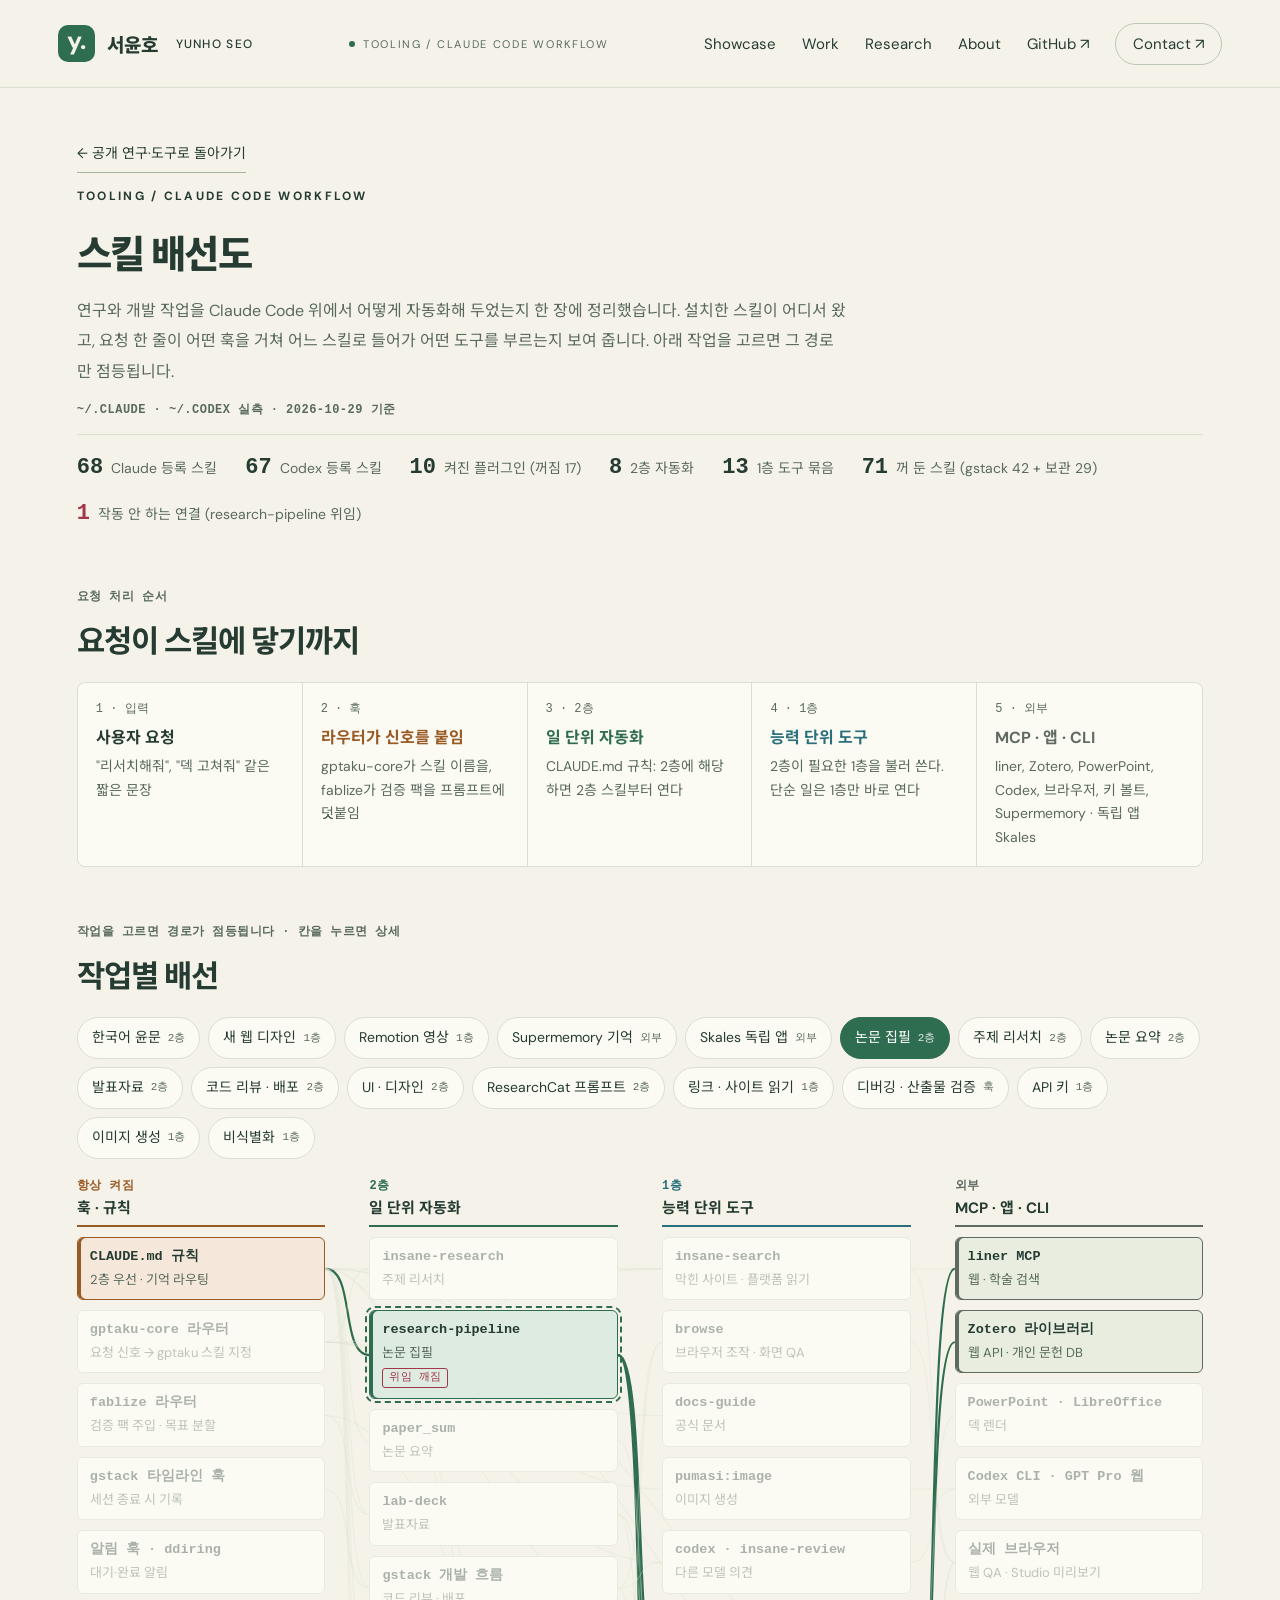
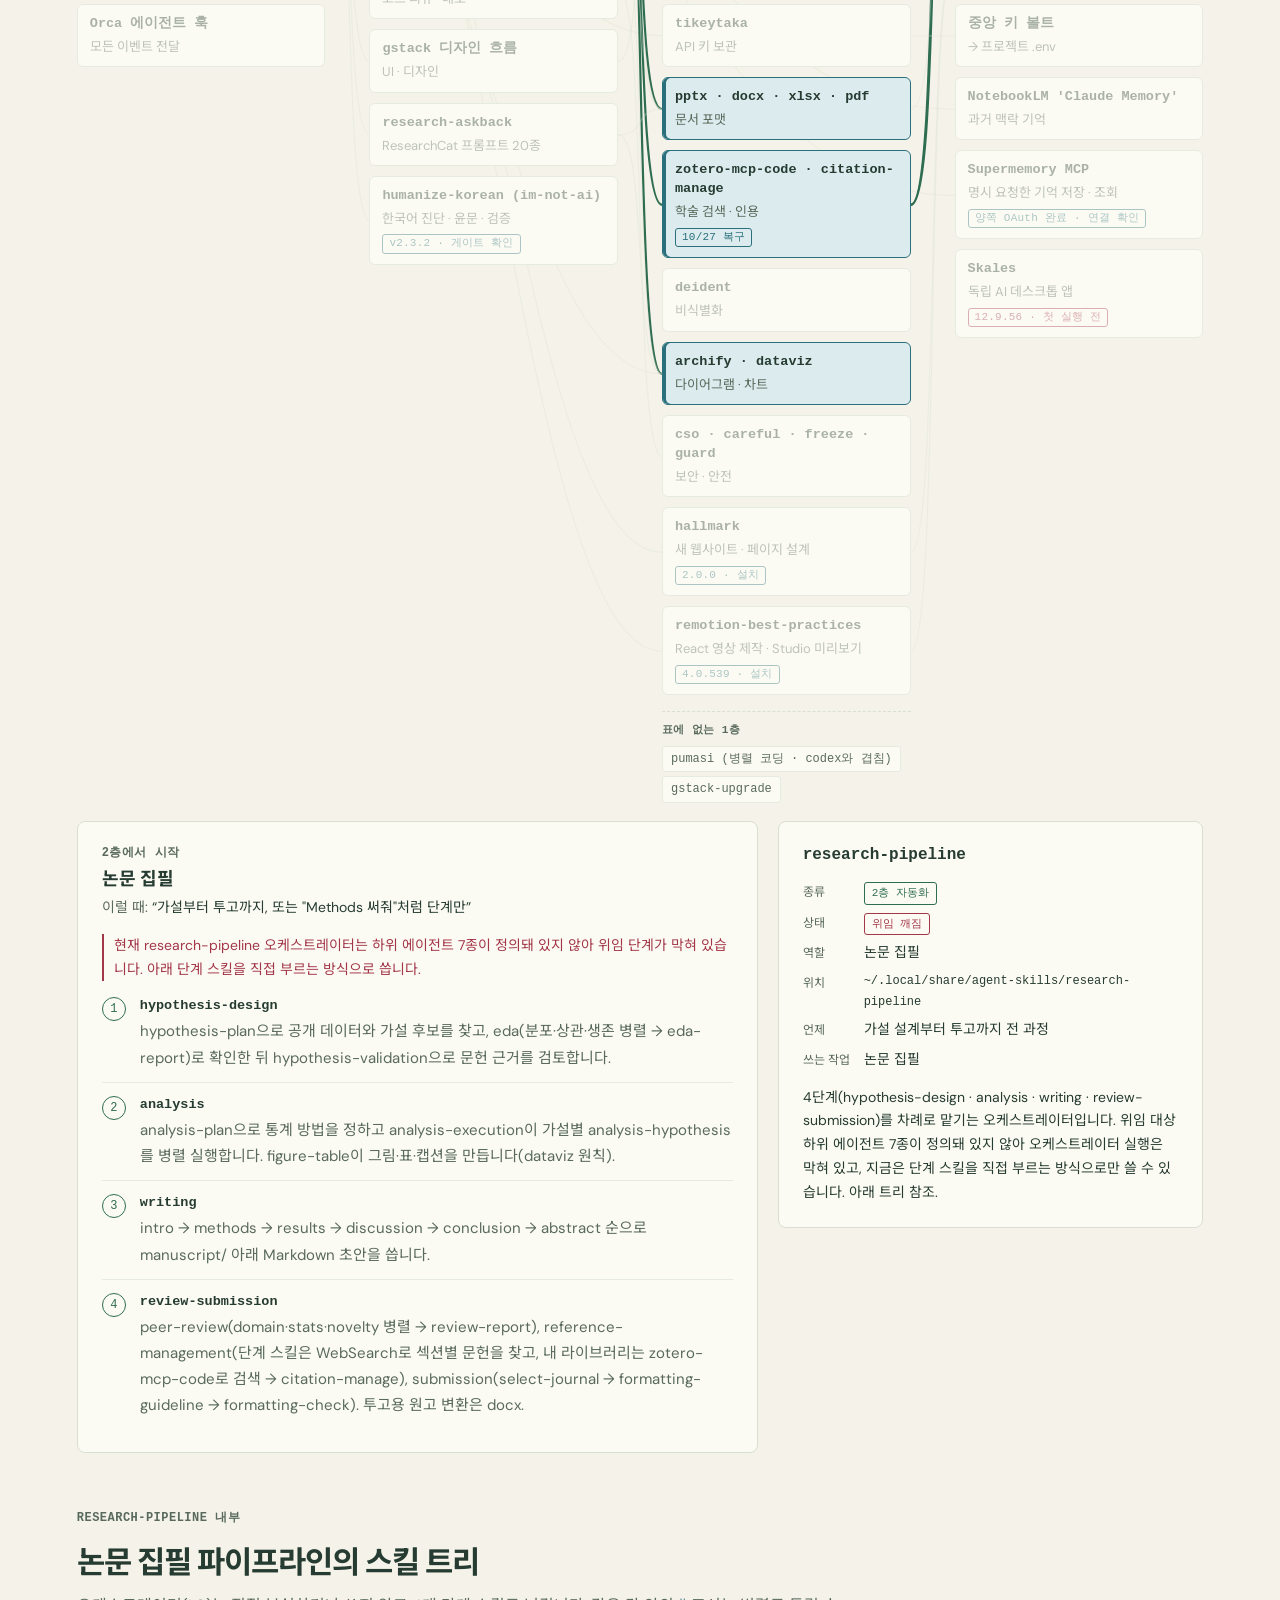
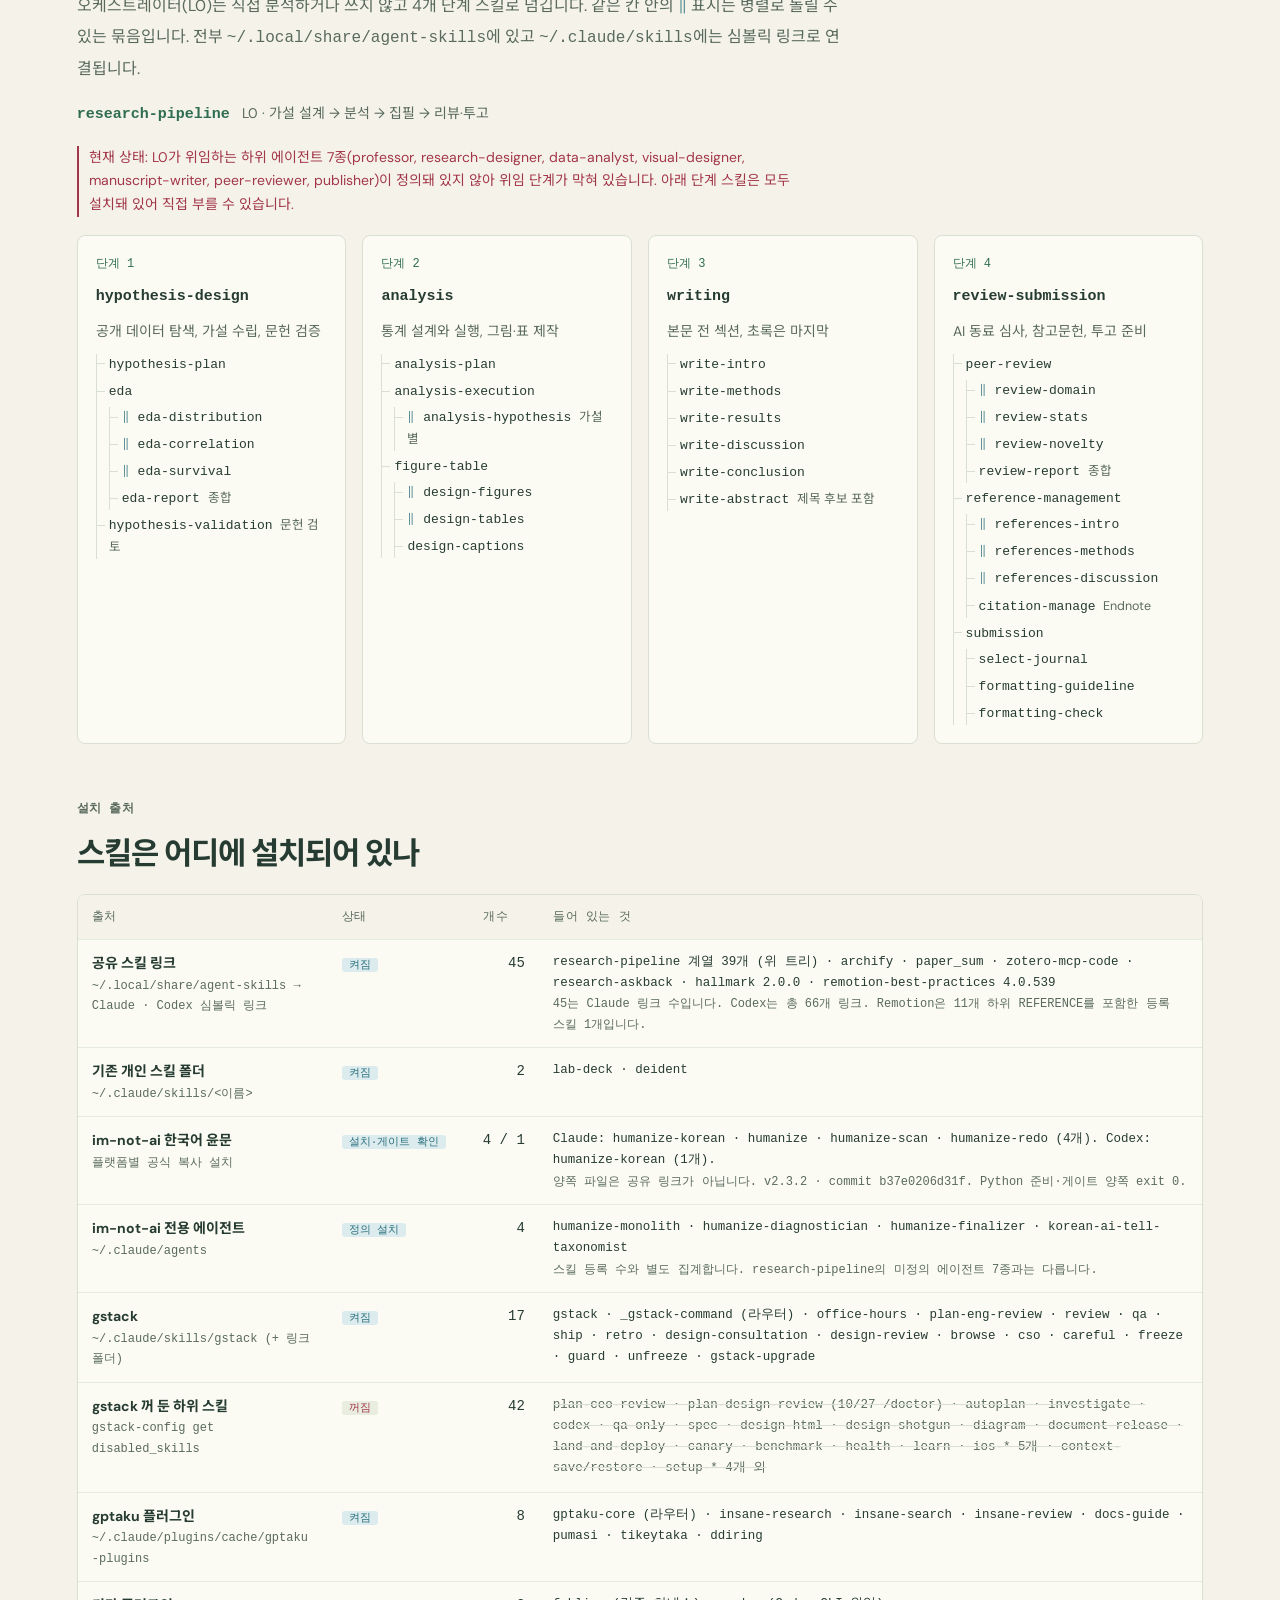
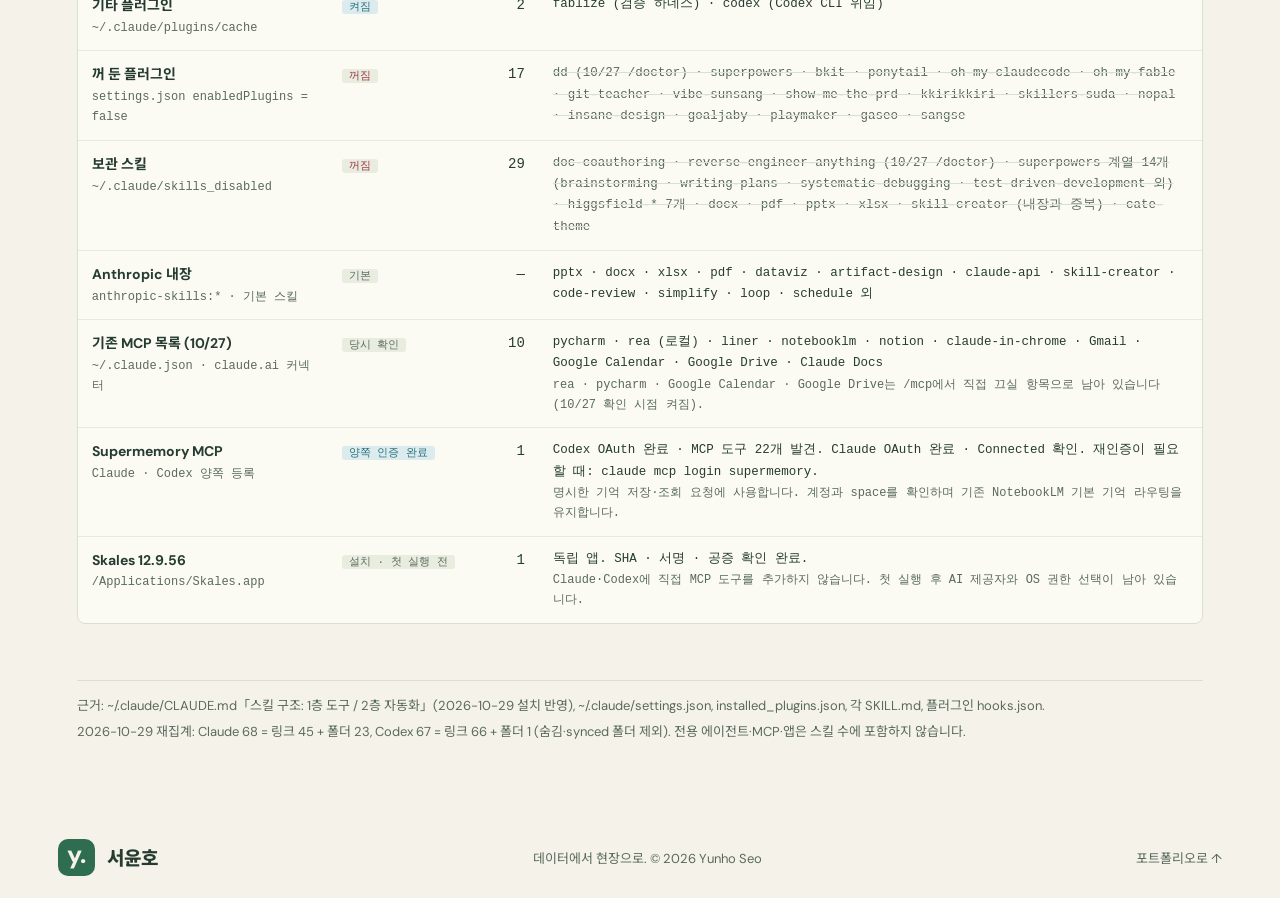
==== skill-map.html @ e25150c5 "Add Claude Code skill map page and link it from open research and tools" ====
<!doctype html><html lang="ko"><head><meta charset="utf-8"><meta name="viewport" content="width=device-width, initial-scale=1"><title>스킬 배선도 · 서윤호</title><meta name="description" content="연구·개발 작업을 Claude Code 위에서 어떻게 자동화해 두었는지 보여주는 스킬 배선도. 요청이 훅과 2층 자동화, 1층 도구를 거쳐 외부 도구에 닿는 경로를 작업별로 점등합니다."><meta name="theme-color" content="#f5f3e9"><meta property="og:type" content="website"><meta property="og:locale" content="ko_KR"><meta property="og:title" content="스킬 배선도 · 서윤호"><meta property="og:description" content="Claude Code 스킬 68개가 어디서 왔고 어떤 순서로 호출되는지 한 장에 정리한 배선도."><link rel="icon" href="favicon.svg"><link rel="stylesheet" href="styles.css?v=20261026-framework"><link rel="preconnect" href="https://fonts.googleapis.com"><link href="https://fonts.googleapis.com/css2?family=Noto+Sans+KR:wght@400;500;600;700;800;900&family=DM+Sans:wght@400;500;600;700&display=swap" rel="stylesheet">
<style>
/* 스킬 배선도 페이지 전용. 사이트 토큰(--paper·--ink·--green·--muted·--line·--mint)에 4열 색을 더한다. */
.sm{--surface:#fcfbf3;--line-soft:#e6ebdf;--amber:#9a5a26;--amber-tint:#f5e8db;--teal:#2a6f7c;--teal-tint:#dcecee;--slate:#5f6b62;--slate-tint:#e8ede0;--off:#a3374a;--f-mono:ui-monospace,"SF Mono",Menlo,Consolas,monospace;--navy:var(--green);--navy-tint:var(--mint);display:flex;flex-direction:column;gap:56px;padding:48px max(6%,calc((100% - 1220px)/2)) 72px;font-family:'DM Sans','Noto Sans KR',sans-serif;font-size:16px;line-height:1.7}
.sm h1{font-size:clamp(30px,3vw,42px);letter-spacing:-1.4px;line-height:1.35;margin:10px 0 0;white-space:normal}
.sm h2{font-size:clamp(24px,2.4vw,32px);letter-spacing:-1px;line-height:1.4;margin:8px 0 0}
.sm h3{font-size:16px;font-weight:700;margin:0;line-height:1.4}
.sm p{margin:0}
.sm .mono{font-family:var(--f-mono)}
.sm .eyebrow{display:block;font-family:var(--f-mono);font-size:12px;letter-spacing:.04em;text-transform:uppercase;color:var(--muted);margin:0}
.sm .lede{color:var(--muted);max-width:70ch;line-height:1.9}
.sm section{display:flex;flex-direction:column;gap:18px}
.sm .sec-head{display:flex;flex-direction:column;gap:6px}
.sm header.page-head{display:flex;flex-direction:column;gap:14px;height:auto;position:static;border:0;padding:0;background:none;backdrop-filter:none;align-items:stretch}
.sm .stats{display:flex;flex-wrap:wrap;gap:8px 28px;font-variant-numeric:tabular-nums;border-top:1px solid var(--line);padding-top:14px}
.sm .stat{display:flex;align-items:baseline;gap:8px}
.sm .stat b{font-family:var(--f-mono);font-size:22px;font-weight:600}
.sm .stat span{color:var(--muted);font-size:14px}
.sm .stat.warn b{color:var(--off)}
.sm .path{display:grid;grid-template-columns:repeat(5,1fr);border:1px solid var(--line);border-radius:8px;background:var(--surface);overflow:hidden}
.sm .path>div{padding:16px 18px;display:flex;flex-direction:column;gap:4px;border-right:1px solid var(--line)}
.sm .path>div:last-child{border-right:0}
.sm .path .n{font-family:var(--f-mono);font-size:12px;color:var(--muted)}
.sm .path .t{font-weight:700}
.sm .path .d{font-size:14px;color:var(--muted);line-height:1.7}
.sm .path .k-h .t{color:var(--amber)} .sm .path .k-a .t{color:var(--green)} .sm .path .k-t .t{color:var(--teal)} .sm .path .k-x .t{color:var(--slate)}
.sm .tasks{display:flex;flex-wrap:wrap;gap:8px}
.sm .chip{font:inherit;font-size:14px;border:1px solid var(--line);background:var(--surface);color:var(--ink);padding:8px 14px;border-radius:999px;cursor:pointer;display:inline-flex;gap:7px;align-items:center;min-height:40px}
.sm .chip small{font-family:var(--f-mono);font-size:11px;color:var(--muted)}
.sm .chip:hover{border-color:var(--green)}
.sm .chip[aria-pressed="true"]{background:var(--green);border-color:var(--green);color:#fff}
.sm .chip[aria-pressed="true"] small{color:#fff;opacity:.85}
.sm .board-scroll{overflow-x:auto}
.sm .board{position:relative;display:grid;grid-template-columns:repeat(4,minmax(210px,1fr));gap:44px;min-width:0}
.sm .board svg{position:absolute;inset:0;width:100%;height:100%;pointer-events:none;z-index:0;overflow:visible}
.sm .col{position:relative;z-index:1;display:flex;flex-direction:column;gap:10px}
.sm .col-head{display:flex;flex-direction:column;gap:2px;padding-bottom:6px;border-bottom:2px solid var(--c)}
.sm .col-head .eyebrow{color:var(--c)}
.sm .col-head h3{font-size:15px}
.sm .col[data-k="h"]{--c:var(--amber);--tint:var(--amber-tint)}
.sm .col[data-k="a"]{--c:var(--green);--tint:var(--mint)}
.sm .col[data-k="t"]{--c:var(--teal);--tint:var(--teal-tint)}
.sm .col[data-k="x"]{--c:var(--slate);--tint:var(--slate-tint)}
.sm .node{font:inherit;text-align:left;color:inherit;background:var(--surface);border:1px solid var(--line);border-radius:6px;padding:10px 12px;display:flex;flex-direction:column;gap:3px;cursor:pointer;transition:border-color .2s,background .2s}
.sm .node>span{transition:opacity .2s}
.sm .node .nm{font-family:var(--f-mono);font-size:13.5px;font-weight:600;line-height:1.4;word-break:break-word}
.sm .node .role{font-size:13px;color:var(--muted);line-height:1.5}
.sm .node:hover{border-color:var(--c)}
.sm .board.lit .node:not(.on)>span{opacity:.38}
.sm .board.lit .node:not(.on){border-color:var(--line-soft)}
.sm .board.lit .node.on{border-color:var(--c);background:var(--tint);box-shadow:inset 3px 0 0 var(--c)}
.sm .node.picked{outline:2px dashed var(--c);outline-offset:2px}
.sm .node .pill{align-self:flex-start;font-family:var(--f-mono);font-size:11px;letter-spacing:.02em;color:var(--off);border:1px solid currentColor;border-radius:3px;padding:0 6px;margin-top:3px;line-height:1.6}
.sm .node .pill.ok{color:var(--teal)}
.sm .note{font-size:14px;color:var(--off);border-left:2px solid var(--off);padding-left:10px;max-width:72ch;line-height:1.7}
.sm .extra{display:flex;flex-direction:column;gap:6px;margin-top:6px;padding-top:10px;border-top:1px dashed var(--line)}
.sm .extra .eyebrow{font-size:11px}
.sm .extra-list{display:flex;flex-wrap:wrap;gap:4px}
.sm .extra-list span{font-family:var(--f-mono);font-size:12px;padding:2px 8px;border:1px solid var(--line-soft);border-radius:3px;color:var(--muted);background:var(--surface)}
.sm path.edge{fill:none;stroke:var(--line);stroke-width:1.2;transition:stroke .2s,stroke-width .2s,opacity .2s}
.sm .board.lit path.edge{opacity:.35}
.sm .board.lit path.edge.on{opacity:1;stroke:var(--green);stroke-width:2.2}
.sm .detail{display:grid;grid-template-columns:1.6fr 1fr;gap:20px;align-items:start}
.sm .panel{background:var(--surface);border:1px solid var(--line);border-radius:8px;padding:22px 24px;display:flex;flex-direction:column;gap:14px}
.sm .panel .trig{font-size:14px;color:var(--muted)}
.sm .panel .trig q{color:var(--ink);font-style:normal}
.sm ol.steps{list-style:none;margin:0;padding:0;display:flex;flex-direction:column;counter-reset:s}
.sm ol.steps li{counter-increment:s;display:grid;grid-template-columns:28px 1fr;gap:10px;padding:11px 0;border-top:1px solid var(--line-soft)}
.sm ol.steps li:first-child{border-top:0;padding-top:0}
.sm ol.steps li::before{content:counter(s);font-family:var(--f-mono);font-size:12px;color:var(--green);border:1px solid var(--green);border-radius:50%;width:22px;height:22px;display:grid;place-items:center;margin-top:2px}
.sm ol.steps .s{font-family:var(--f-mono);font-size:13.5px;font-weight:700}
.sm ol.steps .d{font-size:15px;color:var(--muted);line-height:1.75}
.sm .info dl{margin:0;display:grid;grid-template-columns:auto 1fr;gap:6px 14px;font-size:14px}
.sm .info dt{color:var(--muted);font-size:12px;padding-top:2px}
.sm .info dd{margin:0;word-break:break-word}
.sm .info .k{display:inline-block;font-family:var(--f-mono);font-size:11px;padding:1px 7px;border-radius:3px;border:1px solid currentColor}
.sm .hint{font-size:14px;color:var(--muted)}
.sm .tree{display:grid;grid-template-columns:repeat(4,1fr);gap:16px}
.sm .phase{background:var(--surface);border:1px solid var(--line);border-radius:8px;padding:18px;display:flex;flex-direction:column;gap:10px}
.sm .phase .ph-n{font-family:var(--f-mono);font-size:12px;color:var(--green)}
.sm .phase .ph-name{font-family:var(--f-mono);font-weight:700;font-size:15px}
.sm .phase .ph-d{font-size:14px;color:var(--muted)}
.sm .phase ul{list-style:none;margin:0;padding:0 0 0 12px;border-left:1px solid var(--line);display:flex;flex-direction:column;gap:5px}
.sm .phase li{font-family:var(--f-mono);font-size:13px;position:relative}
.sm .phase li::before{content:"";position:absolute;left:-12px;top:.75em;width:8px;border-top:1px solid var(--line)}
.sm .phase li .par{color:var(--teal)}
.sm .phase li em{font-style:normal;font-family:'DM Sans','Noto Sans KR',sans-serif;color:var(--muted);font-size:12.5px}
.sm .phase ul ul{margin-top:4px}
.sm .tree-root{display:flex;align-items:baseline;gap:12px;flex-wrap:wrap;font-size:15px}
.sm .tree-root b{font-family:var(--f-mono);color:var(--green)}
.sm .tbl{overflow-x:auto;border:1px solid var(--line);border-radius:8px;background:var(--surface)}
.sm table{border-collapse:collapse;width:100%;font-size:14px;min-width:720px}
.sm th,.sm td{text-align:left;vertical-align:top;padding:12px 14px;border-bottom:1px solid var(--line-soft)}
.sm tr:last-child td{border-bottom:0}
.sm th{font-family:var(--f-mono);font-size:11.5px;letter-spacing:.06em;text-transform:uppercase;color:var(--muted);font-weight:500;background:var(--paper);white-space:nowrap}
.sm td:first-child{width:250px}
.sm td.num{font-family:var(--f-mono);font-variant-numeric:tabular-nums;text-align:right;white-space:nowrap}
.sm td .p{font-family:var(--f-mono);font-size:12px;color:var(--muted);overflow-wrap:anywhere}
.sm td .names{font-family:var(--f-mono);font-size:12.5px;line-height:1.7}
.sm .st{font-family:var(--f-mono);font-size:11px;padding:1px 7px;border-radius:3px;white-space:nowrap}
.sm .st.on{color:var(--teal);background:var(--teal-tint)}
.sm .st.off{color:var(--off);background:var(--slate-tint)}
.sm .st.ext{color:var(--slate);background:var(--slate-tint)}
.sm .off-names{color:var(--muted);text-decoration:line-through;text-decoration-color:var(--line)}
.sm .sources{font-size:13px;color:var(--muted);border-top:1px solid var(--line);padding-top:14px;display:flex;flex-direction:column;gap:4px}
.sm .back{font-size:14px;border-bottom:1px solid #a7b6a3;padding:6px 0;align-self:flex-start}
@media (max-width:900px){.sm .path{grid-template-columns:1fr}.sm .path>div{border-right:0;border-bottom:1px solid var(--line)}.sm .path>div:last-child{border-bottom:0}.sm .detail{grid-template-columns:1fr}.sm .tree{grid-template-columns:1fr 1fr}}
@media (max-width:760px){.sm{padding:36px 6% 48px;gap:40px}.sm .board{grid-template-columns:1fr;gap:28px}.sm .board svg{display:none}.sm .tree{grid-template-columns:1fr}.sm h1{font-size:28px}.sm .stat b{font-size:19px}}
@media (prefers-reduced-motion:reduce){.sm *{transition:none!important}}
</style></head>
<body><a class="skip" href="#board">배선도로 바로 가기</a><header class="header"><a href="index.html#home" class="brand"><span class="brand-icon">y.</span> 서윤호 <span class="brand-en">YUNHO SEO</span></a><span class="header-note"><i></i> TOOLING / CLAUDE CODE WORKFLOW</span><nav class="desktop-nav" aria-label="메인 메뉴"><a href="index.html#evidence">Showcase</a><a href="index.html#work">Work</a><a href="index.html#research">Research</a><a href="index.html#about">About</a><a href="https://github.com/yunhoseo" target="_blank" rel="noopener">GitHub ↗</a><a class="nav-contact" href="index.html#contact">Contact ↗</a></nav><details class="mobile-menu"><summary>메뉴 <span aria-hidden="true">☰</span></summary><nav aria-label="모바일 메뉴"><a href="index.html#evidence">Showcase · 결과물</a><a href="index.html#work">Work · 프로젝트</a><a href="index.html#research">Research · 논문</a><a href="index.html#about">About · 소개</a><a href="https://github.com/yunhoseo" target="_blank" rel="noopener">GitHub ↗</a><a href="index.html#contact">Contact · 연락처</a></nav></details></header>
<main class="sm">
<header class="page-head">
  <a class="back" href="index.html#open-research">← 공개 연구·도구로 돌아가기</a>
  <p class="section-kicker">TOOLING / CLAUDE CODE WORKFLOW</p>
  <h1>스킬 배선도</h1>
  <p class="lede">연구와 개발 작업을 Claude Code 위에서 어떻게 자동화해 두었는지 한 장에 정리했습니다. 설치한 스킬이 어디서 왔고, 요청 한 줄이 어떤 훅을 거쳐 어느 스킬로 들어가 어떤 도구를 부르는지 보여 줍니다. 아래 작업을 고르면 그 경로만 점등됩니다.</p>
  <span class="eyebrow">~/.claude · ~/.codex 실측 · 2026-10-29 기준</span>
  <div class="stats">
    <div class="stat"><b>68</b><span>Claude 등록 스킬</span></div>
    <div class="stat"><b>67</b><span>Codex 등록 스킬</span></div>
    <div class="stat"><b>10</b><span>켜진 플러그인 (꺼짐 17)</span></div>
    <div class="stat"><b>8</b><span>2층 자동화</span></div>
    <div class="stat"><b>13</b><span>1층 도구 묶음</span></div>
    <div class="stat"><b>71</b><span>꺼 둔 스킬 (gstack 42 + 보관 29)</span></div>
    <div class="stat warn"><b>1</b><span>작동 안 하는 연결 (research-pipeline 위임)</span></div>
  </div>
</header>

<section>
  <div class="sec-head">
    <span class="eyebrow">요청 처리 순서</span>
    <h2>요청이 스킬에 닿기까지</h2>
  </div>
  <div class="path">
    <div><span class="n">1 · 입력</span><span class="t">사용자 요청</span><span class="d">"리서치해줘", "덱 고쳐줘" 같은 짧은 문장</span></div>
    <div class="k-h"><span class="n">2 · 훅</span><span class="t">라우터가 신호를 붙임</span><span class="d">gptaku-core가 스킬 이름을, fablize가 검증 팩을 프롬프트에 덧붙임</span></div>
    <div class="k-a"><span class="n">3 · 2층</span><span class="t">일 단위 자동화</span><span class="d">CLAUDE.md 규칙: 2층에 해당하면 2층 스킬부터 연다</span></div>
    <div class="k-t"><span class="n">4 · 1층</span><span class="t">능력 단위 도구</span><span class="d">2층이 필요한 1층을 불러 쓴다. 단순 일은 1층만 바로 연다</span></div>
    <div class="k-x"><span class="n">5 · 외부</span><span class="t">MCP · 앱 · CLI</span><span class="d">liner, Zotero, PowerPoint, Codex, 브라우저, 키 볼트, Supermemory · 독립 앱 Skales</span></div>
  </div>
</section>

<section id="board-section">
  <div class="sec-head">
    <span class="eyebrow">작업을 고르면 경로가 점등됩니다 · 칸을 누르면 상세</span>
    <h2>작업별 배선</h2>
  </div>
  <div class="tasks" id="tasks" role="group" aria-label="작업 선택"></div>
  <div class="board-scroll">
    <div class="board lit" id="board">
      <svg id="wires" aria-hidden="true"></svg>
    </div>
  </div>
  <div class="detail">
    <div class="panel" id="taskPanel" aria-live="polite"></div>
    <div class="panel info" id="nodePanel">
      <h3>칸 상세</h3>
      <p class="hint">배선도의 칸을 누르면 위치와 역할이 여기에 표시됩니다.</p>
    </div>
  </div>
</section>

<section>
  <div class="sec-head">
    <span class="eyebrow">research-pipeline 내부</span>
    <h2>논문 집필 파이프라인의 스킬 트리</h2>
    <p class="lede">오케스트레이터(L0)는 직접 분석하거나 쓰지 않고 4개 단계 스킬로 넘깁니다. 같은 칸 안의 <span class="mono" style="color:var(--teal)">∥</span> 표시는 병렬로 돌릴 수 있는 묶음입니다. 전부 <span class="mono">~/.local/share/agent-skills</span>에 있고 <span class="mono">~/.claude/skills</span>에는 심볼릭 링크로 연결됩니다.</p>
  </div>
  <div class="tree-root"><b>research-pipeline</b><span class="hint">L0 · 가설 설계 → 분석 → 집필 → 리뷰·투고</span></div>
  <p class="note">현재 상태: L0가 위임하는 하위 에이전트 7종(professor, research-designer, data-analyst, visual-designer, manuscript-writer, peer-reviewer, publisher)이 정의돼 있지 않아 위임 단계가 막혀 있습니다. 아래 단계 스킬은 모두 설치돼 있어 직접 부를 수 있습니다.</p>
  <div class="tree">
    <div class="phase">
      <span class="ph-n">단계 1</span>
      <span class="ph-name">hypothesis-design</span>
      <span class="ph-d">공개 데이터 탐색, 가설 수립, 문헌 검증</span>
      <ul>
        <li>hypothesis-plan</li>
        <li>eda
          <ul>
            <li><span class="par">∥</span> eda-distribution</li>
            <li><span class="par">∥</span> eda-correlation</li>
            <li><span class="par">∥</span> eda-survival</li>
            <li>eda-report <em>종합</em></li>
          </ul>
        </li>
        <li>hypothesis-validation <em>문헌 검토</em></li>
      </ul>
    </div>
    <div class="phase">
      <span class="ph-n">단계 2</span>
      <span class="ph-name">analysis</span>
      <span class="ph-d">통계 설계와 실행, 그림·표 제작</span>
      <ul>
        <li>analysis-plan</li>
        <li>analysis-execution
          <ul><li><span class="par">∥</span> analysis-hypothesis <em>가설별</em></li></ul>
        </li>
        <li>figure-table
          <ul>
            <li><span class="par">∥</span> design-figures</li>
            <li><span class="par">∥</span> design-tables</li>
            <li>design-captions</li>
          </ul>
        </li>
      </ul>
    </div>
    <div class="phase">
      <span class="ph-n">단계 3</span>
      <span class="ph-name">writing</span>
      <span class="ph-d">본문 전 섹션, 초록은 마지막</span>
      <ul>
        <li>write-intro</li>
        <li>write-methods</li>
        <li>write-results</li>
        <li>write-discussion</li>
        <li>write-conclusion</li>
        <li>write-abstract <em>제목 후보 포함</em></li>
      </ul>
    </div>
    <div class="phase">
      <span class="ph-n">단계 4</span>
      <span class="ph-name">review-submission</span>
      <span class="ph-d">AI 동료 심사, 참고문헌, 투고 준비</span>
      <ul>
        <li>peer-review
          <ul>
            <li><span class="par">∥</span> review-domain</li>
            <li><span class="par">∥</span> review-stats</li>
            <li><span class="par">∥</span> review-novelty</li>
            <li>review-report <em>종합</em></li>
          </ul>
        </li>
        <li>reference-management
          <ul>
            <li><span class="par">∥</span> references-intro</li>
            <li><span class="par">∥</span> references-methods</li>
            <li><span class="par">∥</span> references-discussion</li>
            <li>citation-manage <em>Endnote</em></li>
          </ul>
        </li>
        <li>submission
          <ul>
            <li>select-journal</li>
            <li>formatting-guideline</li>
            <li>formatting-check</li>
          </ul>
        </li>
      </ul>
    </div>
  </div>
</section>

<section>
  <div class="sec-head">
    <span class="eyebrow">설치 출처</span>
    <h2>스킬은 어디에 설치되어 있나</h2>
  </div>
  <div class="tbl">
    <table>
      <thead><tr><th>출처</th><th>상태</th><th>개수</th><th>들어 있는 것</th></tr></thead>
      <tbody>
        <tr>
          <td><b>공유 스킬 링크</b><div class="p">~/.local/share/agent-skills → Claude · Codex 심볼릭 링크</div></td>
          <td><span class="st on">켜짐</span></td><td class="num">45</td>
          <td><div class="names">research-pipeline 계열 39개 (위 트리) · archify · paper_sum · zotero-mcp-code · research-askback · hallmark 2.0.0 · remotion-best-practices 4.0.539</div><div class="p">45는 Claude 링크 수입니다. Codex는 총 66개 링크. Remotion은 11개 하위 REFERENCE를 포함한 등록 스킬 1개입니다.</div></td>
        </tr>
        <tr>
          <td><b>기존 개인 스킬 폴더</b><div class="p">~/.claude/skills/&lt;이름&gt;</div></td>
          <td><span class="st on">켜짐</span></td><td class="num">2</td>
          <td><div class="names">lab-deck · deident</div></td>
        </tr>
        <tr>
          <td><b>im-not-ai 한국어 윤문</b><div class="p">플랫폼별 공식 복사 설치</div></td>
          <td><span class="st on">설치·게이트 확인</span></td><td class="num">4 / 1</td>
          <td><div class="names">Claude: humanize-korean · humanize · humanize-scan · humanize-redo (4개). Codex: humanize-korean (1개).</div><div class="p">양쪽 파일은 공유 링크가 아닙니다. v2.3.2 · commit b37e0206d31f. Python 준비·게이트 양쪽 exit 0.</div></td>
        </tr>
        <tr>
          <td><b>im-not-ai 전용 에이전트</b><div class="p">~/.claude/agents</div></td>
          <td><span class="st on">정의 설치</span></td><td class="num">4</td>
          <td><div class="names">humanize-monolith · humanize-diagnostician · humanize-finalizer · korean-ai-tell-taxonomist</div><div class="p">스킬 등록 수와 별도 집계합니다. research-pipeline의 미정의 에이전트 7종과는 다릅니다.</div></td>
        </tr>
        <tr>
          <td><b>gstack</b><div class="p">~/.claude/skills/gstack (+ 링크 폴더)</div></td>
          <td><span class="st on">켜짐</span></td><td class="num">17</td>
          <td><div class="names">gstack · _gstack-command (라우터) · office-hours · plan-eng-review · review · qa · ship · retro · design-consultation · design-review · browse · cso · careful · freeze · guard · unfreeze · gstack-upgrade</div></td>
        </tr>
        <tr>
          <td><b>gstack 꺼 둔 하위 스킬</b><div class="p">gstack-config get disabled_skills</div></td>
          <td><span class="st off">꺼짐</span></td><td class="num">42</td>
          <td><div class="names off-names">plan-ceo-review · plan-design-review (10/27 /doctor) · autoplan · investigate · codex · qa-only · spec · design-html · design-shotgun · diagram · document-release · land-and-deploy · canary · benchmark · health · learn · ios-* 5개 · context-save/restore · setup-* 4개 외</div></td>
        </tr>
        <tr>
          <td><b>gptaku 플러그인</b><div class="p">~/.claude/plugins/cache/gptaku-plugins</div></td>
          <td><span class="st on">켜짐</span></td><td class="num">8</td>
          <td><div class="names">gptaku-core (라우터) · insane-research · insane-search · insane-review · docs-guide · pumasi · tikeytaka · ddiring</div></td>
        </tr>
        <tr>
          <td><b>기타 플러그인</b><div class="p">~/.claude/plugins/cache</div></td>
          <td><span class="st on">켜짐</span></td><td class="num">2</td>
          <td><div class="names">fablize (검증 하네스) · codex (Codex CLI 위임)</div></td>
        </tr>
        <tr>
          <td><b>꺼 둔 플러그인</b><div class="p">settings.json enabledPlugins = false</div></td>
          <td><span class="st off">꺼짐</span></td><td class="num">17</td>
          <td><div class="names off-names">dd (10/27 /doctor) · superpowers · bkit · ponytail · oh-my-claudecode · oh-my-fable · git-teacher · vibe-sunsang · show-me-the-prd · kkirikkiri · skillers-suda · nopal · insane-design · goaljaby · playmaker · gaseo · sangse</div></td>
        </tr>
        <tr>
          <td><b>보관 스킬</b><div class="p">~/.claude/skills_disabled</div></td>
          <td><span class="st off">꺼짐</span></td><td class="num">29</td>
          <td><div class="names off-names">doc-coauthoring · reverse-engineer-anything (10/27 /doctor) · superpowers 계열 14개 (brainstorming · writing-plans · systematic-debugging · test-driven-development 외) · higgsfield-* 7개 · docx · pdf · pptx · xlsx · skill-creator (내장과 중복) · cate-theme</div></td>
        </tr>
        <tr>
          <td><b>Anthropic 내장</b><div class="p">anthropic-skills:* · 기본 스킬</div></td>
          <td><span class="st ext">기본</span></td><td class="num">—</td>
          <td><div class="names">pptx · docx · xlsx · pdf · dataviz · artifact-design · claude-api · skill-creator · code-review · simplify · loop · schedule 외</div></td>
        </tr>
        <tr>
          <td><b>기존 MCP 목록 (10/27)</b><div class="p">~/.claude.json · claude.ai 커넥터</div></td>
          <td><span class="st ext">당시 확인</span></td><td class="num">10</td>
          <td><div class="names">pycharm · rea (로컬) · liner · notebooklm · notion · claude-in-chrome · Gmail · Google Calendar · Google Drive · Claude Docs</div><div class="p">rea · pycharm · Google Calendar · Google Drive는 /mcp에서 직접 끄실 항목으로 남아 있습니다(10/27 확인 시점 켜짐).</div></td>
        </tr>
        <tr>
          <td><b>Supermemory MCP</b><div class="p">Claude · Codex 양쪽 등록</div></td>
          <td><span class="st on">양쪽 인증 완료</span></td><td class="num">1</td>
          <td><div class="names">Codex OAuth 완료 · MCP 도구 22개 발견. Claude OAuth 완료 · Connected 확인. 재인증이 필요할 때: claude mcp login supermemory.</div><div class="p">명시한 기억 저장·조회 요청에 사용합니다. 계정과 space를 확인하며 기존 NotebookLM 기본 기억 라우팅을 유지합니다.</div></td>
        </tr>
        <tr>
          <td><b>Skales 12.9.56</b><div class="p">/Applications/Skales.app</div></td>
          <td><span class="st ext">설치 · 첫 실행 전</span></td><td class="num">1</td>
          <td><div class="names">독립 앱. SHA · 서명 · 공증 확인 완료.</div><div class="p">Claude·Codex에 직접 MCP 도구를 추가하지 않습니다. 첫 실행 후 AI 제공자와 OS 권한 선택이 남아 있습니다.</div></td>
        </tr>
      </tbody>
    </table>
  </div>
</section>

<div class="sources">
  <span>근거: ~/.claude/CLAUDE.md「스킬 구조: 1층 도구 / 2층 자동화」(2026-10-29 설치 반영), ~/.claude/settings.json, installed_plugins.json, 각 SKILL.md, 플러그인 hooks.json.</span>
  <span>2026-10-29 재집계: Claude 68 = 링크 45 + 폴더 23, Codex 67 = 링크 66 + 폴더 1 (숨김·synced 폴더 제외). 전용 에이전트·MCP·앱은 스킬 수에 포함하지 않습니다.</span>
</div>
</main>
<footer><a class="brand" href="index.html#home"><span class="brand-icon">y.</span> 서윤호</a><span>데이터에서 현장으로. © 2026 Yunho Seo</span><a href="index.html#home">포트폴리오로 ↑</a></footer>
<script>
const NODES = {
  h:{eyebrow:"항상 켜짐", title:"훅 · 규칙", items:[
    {id:"h_claudemd", nm:"CLAUDE.md 규칙", role:"2층 우선 · 기억 라우팅", src:"~/.claude/CLAUDE.md", when:"매 세션 로드", desc:"2층 일이면 2층 스킬부터 연다는 원칙, 과거 맥락은 NotebookLM 'Claude Memory'부터 조회하고 Supermemory는 명시한 저장·조회 요청에 사용한다는 규칙, 서브에이전트 모델 라우팅 표가 들어 있습니다."},
    {id:"h_gptaku", nm:"gptaku-core 라우터", role:"요청 신호 → gptaku 스킬 지정", src:"plugins/cache/gptaku-plugins/gptaku-core/0.2.1/hooks", when:"SessionStart · UserPromptSubmit · PostToolUse", desc:"세션 시작 때 '스킬 우선 규칙'을 넣고, 요청 문장에서 리서치·공식 문서·이미지·URL·API 키 신호를 찾아 해당 스킬을 먼저 부르게 합니다. WebFetch가 실패하면 fetch_fallback이 insane-search로 다시 열도록 안내합니다."},
    {id:"h_fablize", nm:"fablize 라우터", role:"검증 팩 주입 · 목표 분할", src:"plugins/cache/fablize/fablize/2.0.0", when:"UserPromptSubmit", desc:"HTML·SVG·차트 같은 렌더 산출물 신호면 [fablize:grounding](렌더 → 관찰 → 수정), 디버깅·원인 불명 신호면 [fablize:investigation](재현 → 가설 3개 이상 → 증거)을 붙입니다. 2단계 이상 작업은 goals.py로 목표를 나누고 검증 증거 없이는 완료로 치지 않습니다."},
    {id:"h_gstack", nm:"gstack 타임라인 훅", role:"세션 종료 시 기록", src:"skills/gstack/hosts/claude/hooks/timeline-stop-hook", when:"Stop", desc:"세션이 멈출 때 gstack 작업 타임라인을 남깁니다."},
    {id:"h_notify", nm:"알림 훅 · ddiring", role:"대기·완료 알림", src:"settings.json Notification · ddiring 0.2.3", when:"Notification · Stop", desc:"권한 승인·입력 대기 때 Glass 소리를 냅니다. ddiring 플러그인은 작업 완료 알림(소리·볼륨·터미널 표시)을 담당하고 ddiring-config로 설정합니다."},
    {id:"h_orca", nm:"Orca 에이전트 훅", role:"모든 이벤트 전달", src:"~/.orca/agent-hooks/claude-hook.sh", when:"전 이벤트", desc:"SessionStart부터 Stop까지 모든 이벤트를 Orca 앱으로 넘깁니다. 스킬 선택에는 관여하지 않습니다."}
  ]},
  a:{eyebrow:"2층", title:"일 단위 자동화", items:[
    {id:"a_research", nm:"insane-research", role:"주제 리서치", src:"gptaku-plugins/insane-research 2.11.0", when:"\"리서치해줘\", \"비교 분석\", \"동향\"", desc:"멀티에이전트 딥리서치. 질문을 쪼개 여러 출처를 모으고 주장별로 확인해 보고서를 만듭니다. 하위: insane-research-main, -query(쿼리 빌더), -refs(레퍼런스 이미지 수집)."},
    {id:"a_pipeline", nm:"research-pipeline", role:"논문 집필", warn:"위임 깨짐", src:"~/.local/share/agent-skills/research-pipeline", when:"가설 설계부터 투고까지 전 과정", desc:"4단계(hypothesis-design · analysis · writing · review-submission)를 차례로 맡기는 오케스트레이터입니다. 위임 대상 하위 에이전트 7종이 정의돼 있지 않아 오케스트레이터 실행은 막혀 있고, 지금은 단계 스킬을 직접 부르는 방식으로만 쓸 수 있습니다. 아래 트리 참조."},
    {id:"a_papersum", nm:"paper_sum", role:"논문 요약", src:"~/.local/share/agent-skills/paper_sum", when:"논문 파일·텍스트가 주어질 때", desc:"산업공학 논문을 정해진 항목에 따라 한국어로 요약 정리합니다."},
    {id:"a_labdeck", nm:"lab-deck", role:"발표자료", src:"~/.claude/skills/lab-deck", when:"\"발표자료\", \"덱\", \"ppt 고쳐줘\", \"미리보기\"", desc:"SOS Lab 덱의 생성·수정·미리보기·버전 저장. 대시 금지, 남색 굵게 강조 하나, 글 위주 장은 글머리표형, 렌더 확인 최소 1회, '반영해줘' 시 다음 v 번호로 저장."},
    {id:"a_gstackflow", nm:"gstack 개발 흐름", role:"코드 리뷰 · 배포", src:"~/.claude/skills/gstack", when:"기능 기획부터 PR까지", desc:"/office-hours → /plan-eng-review → 구현 → /review → /qa → /ship, 마무리 /retro."},
    {id:"a_design", nm:"gstack 디자인 흐름", role:"UI · 디자인", src:"~/.claude/skills/design-consultation · design-review", when:"디자인 시스템 수립, 화면 품질 점검", desc:"/design-consultation으로 미감·타이포·색·간격 체계를 정하고, /design-review로 화면을 보며 불일치와 AI 슬롭 패턴을 고칩니다(B 이상 목표)."},
    {id:"a_askback", nm:"research-askback", role:"ResearchCat 프롬프트 20종", src:"~/.local/share/agent-skills/research-askback", when:"리서치캣 공식 프롬프트를 명시해 요청할 때", desc:"연구계획서, 선행연구 조사, 논문 섹션, 랩미팅·학회 발표, 포스터, 논문 리뷰 등 공식 한국어 프롬프트 20종 가운데 하나를 골라, 필수·선택 입력을 질문으로 받고 원문 규칙대로 끝까지 실행합니다. 2026-10-27 CLAUDE.md 표에 추가."},
    {"id":"a_humanize","nm":"humanize-korean (im-not-ai)","role":"한국어 진단 · 윤문 · 검증","ok":"v2.3.2 · 게이트 확인","src":"~/.claude/skills/humanize* · ~/.claude/agents · ~/.codex/skills/humanize-korean","when":"AI 문체·번역투를 자연스러운 한국어로 다듬을 때","desc":"원문의 의미·수치·내용 앵커를 보존하며 light·standard·heavy 경로로 진단, 윤문, 검증합니다. Claude는 본체와 래퍼 3개 및 전용 에이전트 4종, Codex는 전용 스킬 1개를 공식 방식으로 따로 복사 설치했습니다. Python 준비·게이트 검증은 양쪽 exit 0. 전체 윤문 실행은 별도 작업입니다."}
  ]},
  t:{eyebrow:"1층", title:"능력 단위 도구", items:[
    {id:"t_search", nm:"insane-search", role:"막힌 사이트 · 플랫폼 읽기", src:"gptaku-plugins/insane-search 0.17.3", when:"특정 URL·플랫폼, WebFetch 실패", desc:"X, 레딧, 유튜브 자막, 네이버, 쿠팡, 링크드인 등. yt-dlp, Jina Reader, 공개 API, curl_cffi, Playwright 실제 Chrome 순으로 시도합니다. 단순 검색은 WebSearch."},
    {id:"t_browse", nm:"browse", role:"브라우저 조작 · 화면 QA", src:"~/.claude/skills/browse (gstack)", when:"/qa, /design-review 안에서, 또는 단독", desc:"실제 브라우저로 페이지를 열고 클릭·스크린샷·콘솔 오류 확인까지 합니다."},
    {id:"t_docsguide", nm:"docs-guide", role:"공식 문서", src:"gptaku-plugins/docs-guide 1.4.6", when:"라이브러리·프레임워크 질문", desc:"llms.txt나 검색으로 공식 문서를 찾아 그 기준으로 답합니다. Claude 관련 문서는 claude-code-guide가 맡습니다."},
    {id:"t_image", nm:"pumasi:image", role:"이미지 생성", src:"gptaku-plugins/pumasi 1.21.0", when:"썸네일·로고·포스터·일러스트", desc:"이미지 요청을 전부 받습니다. 같은 플러그인의 pumasi는 Codex 병렬 코딩용입니다."},
    {id:"t_codex", nm:"codex · insane-review", role:"다른 모델 의견", src:"openai-codex/codex 1.0.1 · gptaku insane-review", when:"막혔을 때 2차 진단, 외부 검토", desc:"codex:rescue는 Codex CLI에 진단·구현을 맡깁니다. insane-review는 repomix로 코드를 묶어 GPT Pro 웹에 검토를 받아 옵니다."},
    {id:"t_key", nm:"tikeytaka", role:"API 키 보관", src:"gptaku-plugins/tikeytaka", when:"키 등록·갱신·전파·검증", desc:"add · verify · sync · scan · list · use · requires. 키 값은 채팅으로 받지 않고, 죽은 키는 볼트에 넣지 않습니다."},
    {id:"t_office", nm:"pptx · docx · xlsx · pdf", role:"문서 포맷", src:"anthropic-skills (내장)", when:"파일 읽기·쓰기", desc:"Office 문서와 PDF를 읽고 만듭니다. 보관 폴더의 같은 이름 스킬은 중복이라 꺼 두었습니다."},
    {id:"t_zotero", nm:"zotero-mcp-code · citation-manage", role:"학술 검색 · 인용", ok:"10/27 복구", src:"~/.local/share/agent-skills · 라이브러리 ~/Desktop/Research/Attention_by_Tracking/zotero-code-execution", when:"참고문헌 검색, Endnote 정리", desc:"Zotero 라이브러리를 코드 실행으로 검색해 중복 제거·정렬합니다. 2026-10-27 다른 사람 경로(/Users/niyaro/…)를 이 컴퓨터 사본으로 고쳐 복구했고, 실제 검색에서 4건이 나왔습니다. 의미 검색은 라이브러리 사본에서 꺼져 있어 키워드·태그 검색으로 동작합니다. citation-manage는 Endnote 형식으로 정리합니다."},
    {id:"t_deident", nm:"deident", role:"비식별화", src:"~/.claude/skills/deident", when:"외부 공유·Claude 투입 전", desc:"hwpx/docx/xlsx/pptx/pdf/hwp/md의 성명·기관·주민번호·과제번호를 로컬에서 가명([연구자A] 등)으로 바꾸고 검증합니다."},
    {id:"t_viz", nm:"archify · dataviz", role:"다이어그램 · 차트", src:"agent-skills/archify · 내장 dataviz", when:"구조도, 흐름도, 차트, 대시보드", desc:"archify는 아키텍처·시퀀스·데이터 흐름도를 HTML+SVG로 만듭니다. dataviz는 차트 색·마크·배치 원칙입니다."},
    {id:"t_safety", nm:"cso · careful · freeze · guard", role:"보안 · 안전", src:"gstack", when:"보안 감사, 위험 명령 전", desc:"/cso 보안 감사. /careful은 rm -rf·reset --hard·force-push 경고, /freeze는 편집 폴더 제한, /guard는 둘을 합친 것, /unfreeze로 해제."},
    {"id":"t_hallmark","nm":"hallmark","role":"새 웹사이트 · 페이지 설계","ok":"2.0.0 · 설치","src":"~/.local/share/agent-skills/hallmark → Claude · Codex 링크","when":"새 웹 디자인, 또는 Hallmark를 명시한 redesign·audit","desc":"레이아웃·타이포·색·콘텐츠 위계를 정하고 브라우저 렌더와 sloplint로 점검합니다. 기존 디자인 수정에는 자동 적용하지 않으며, 사용자가 Hallmark를 명시할 때만 redesign·audit로 진입합니다. 기존 gstack 디자인 흐름과 용도를 나눕니다."},
    {"id":"t_remotion","nm":"remotion-best-practices","role":"React 영상 제작 · Studio 미리보기","ok":"4.0.539 · 설치","src":"~/.local/share/agent-skills/remotion-best-practices → Claude · Codex 링크","when":"Remotion 영상·자막·지도·렌더 작업","desc":"등록 스킬 1개가 제작·마크업·지도·멀티미디어·상호작용·Studio·렌더·자막·SaaS·문서·업그레이드의 11개 하위 REFERENCE로 연결됩니다. 영상 요청은 프로젝트 준비 후 Studio 미리보기부터 열고, MP4 내보내기 등 명시 요청이 있을 때 렌더합니다. 실제 프로젝트 의존성 설치는 제작 시 진행합니다."}
  ], extra:["pumasi (병렬 코딩 · codex와 겹침)","gstack-upgrade"]},
  x:{eyebrow:"외부", title:"MCP · 앱 · CLI", items:[
    {id:"x_liner", nm:"liner MCP", role:"웹 · 학술 검색", src:"claude.ai 커넥터", when:"리서치, 참고문헌", desc:"search_web · search_scholar · deep_research_agent 등."},
    {id:"x_zotero", nm:"Zotero 라이브러리", role:"웹 API · 개인 문헌 DB", src:"zotero.org 웹 API (ZOTERO_API_KEY · ZOTERO_LIBRARY_ID, ~/.zshrc)", when:"zotero-mcp-code 검색 대상", desc:"웹 API로 접근하므로 Zotero 데스크톱 앱이 꺼져 있어도 검색됩니다. 키는 ~/.zshrc 환경 변수에서 읽습니다."},
    {id:"x_ppt", nm:"PowerPoint · LibreOffice", role:"덱 렌더", src:"/Applications", when:"lab-deck 미리보기", desc:"PowerPoint AppleScript로 PDF를 내보내고, -9074로 거부되면 LibreOffice 격리 프로필로 변환합니다."},
    {id:"x_codex", nm:"Codex CLI · GPT Pro 웹", role:"외부 모델", src:"codex CLI · 브라우저", when:"2차 진단, 외부 검토, 이미지", desc:"codex 플러그인과 pumasi가 Codex CLI를, insane-review가 GPT Pro 웹을 씁니다."},
    {id:"x_browser", nm:"실제 브라우저", role:"웹 QA · Studio 미리보기", src:"브라우저 · gstack · claude-in-chrome", when:"QA, 막힌 사이트, Remotion Studio", desc:"gstack browse와 insane-search의 Playwright가 실제 브라우저를 띄웁니다. Hallmark는 구현 화면을 검증하고 Remotion은 프로젝트의 Studio 미리보기를 브라우저에서 엽니다."},
    {id:"x_vault", nm:"중앙 키 볼트", role:"→ 프로젝트 .env", src:"tikeytaka", when:"키 전파", desc:"키를 한 곳에 두고 연결된 프로젝트 .env에 sync로 전파합니다."},
    {id:"x_notebooklm", nm:"NotebookLM 'Claude Memory'", role:"과거 맥락 기억", src:"notebooklm MCP", when:"과거 결정이 필요할 때, wrap up", desc:"이전 결정·작업 이력을 질문으로 골라 옵니다. 하루 50 질의 한도. 'wrap up' 하면 세션 요약을 소스로 추가합니다."},
    {"id":"x_supermemory","nm":"Supermemory MCP","role":"명시 요청한 기억 저장 · 조회","ok":"양쪽 OAuth 완료 · 연결 확인","src":"Claude · Codex MCP 등록 · Supermemory OAuth","when":"Supermemory에 저장·조회하라고 명시하고 계정·space를 정했을 때","desc":"Codex는 OAuth를 완료했고 MCP 도구 22개를 발견했습니다. Claude도 OAuth를 완료했고 claude mcp get supermemory에서 Connected를 확인했습니다. 재인증이 필요할 때는 claude mcp login supermemory를 사용합니다. 계정과 space를 확인해 요청한 기억만 저장·조회하며, 과거 맥락의 기본 조회는 기존 NotebookLM Claude Memory 규칙을 유지합니다."},
    {"id":"x_skales","nm":"Skales","role":"독립 AI 데스크톱 앱","warn":"12.9.56 · 첫 실행 전","src":"/Applications/Skales.app","when":"Skales 앱에서 직접 작업할 때","desc":"SHA·서명·공증을 확인해 설치했습니다. Claude·Codex에 직접 MCP 기능을 추가하는 연결이 아니므로 다른 노드와 자동 호출선이 없습니다. 아직 실행하지 않았으며, 첫 실행에서 AI 제공자와 필요한 OS 권한을 선택해야 합니다."}
  ]}
};

const EDGES = [
  ["h_claudemd","a_humanize"],["h_claudemd","t_hallmark"],["h_claudemd","t_remotion"],["h_claudemd","x_supermemory"],
  ["t_hallmark","x_browser"],["t_remotion","x_browser"],
  ["h_claudemd","a_research"],["h_claudemd","a_pipeline"],["h_claudemd","a_papersum"],["h_claudemd","a_labdeck"],["h_claudemd","a_gstackflow"],["h_claudemd","a_design"],["h_claudemd","a_askback"],
  ["h_claudemd","x_notebooklm"],
  ["h_gptaku","a_research"],["h_gptaku","t_search"],["h_gptaku","t_docsguide"],["h_gptaku","t_image"],["h_gptaku","t_codex"],["h_gptaku","t_key"],
  ["h_fablize","a_labdeck"],["h_fablize","t_viz"],
  ["h_gstack","a_gstackflow"],
  ["a_research","t_search"],["a_research","x_liner"],
  ["a_pipeline","t_zotero"],["a_pipeline","t_office"],["a_pipeline","t_viz"],
  ["a_papersum","t_office"],
  ["a_labdeck","t_office"],["a_labdeck","t_viz"],
  ["a_gstackflow","t_browse"],["a_gstackflow","t_codex"],["a_gstackflow","t_safety"],
  ["a_design","t_browse"],
  ["a_askback","t_office"],["a_askback","t_viz"],
  ["t_search","x_browser"],["t_browse","x_browser"],["t_codex","x_codex"],["t_image","x_codex"],
  ["t_zotero","x_zotero"],["t_zotero","x_liner"],["t_office","x_ppt"],["t_key","x_vault"]
];

const TASKS = [
  {"id":"humanize","label":"한국어 윤문","tag":"2층","trig":"AI 문체·번역투를 고치거나 /humanize 요청","nodes":["h_claudemd","a_humanize"],"steps":[["입력·경로","원문을 보존하고 Python 준비 스크립트로 light·standard·heavy 경로를 정합니다."],["진단·윤문","humanize-korean이 경로에 맞춰 한국어 문체와 리듬을 다듬습니다. Claude에서는 전용 에이전트, Codex에서는 플랫폼별 지침을 사용합니다."],["게이트","의미·수치·인용 보존과 변경률을 확인합니다. /humanize-scan은 진단, /humanize-redo는 후속 윤문을 맡습니다."]]},
  {"id":"hallmark","label":"새 웹 디자인","tag":"1층","trig":"새 페이지 제작 또는 Hallmark를 명시한 redesign·audit","nodes":["h_claudemd","t_hallmark","x_browser"],"steps":[["Hallmark","실제 콘텐츠·대상·사용 목적을 확인하고 새 화면의 디자인 방향을 정합니다."],["제작·렌더 검증","정한 체계로 구현하고 브라우저 렌더·sloplint 결과를 확인합니다."],["기존 디자인","일반 수정은 기존 디자인 시스템을 유지합니다. Hallmark 명시 요청일 때만 redesign·audit를 적용합니다."]]},
  {"id":"remotion","label":"Remotion 영상","tag":"1층","trig":"React 영상·자막·지도 제작, MP4 내보내기","nodes":["h_claudemd","t_remotion","x_browser"],"steps":[["라우터","remotion-best-practices에서 작업에 필요한 하위 REFERENCE를 읽습니다."],["프로젝트·미리보기","실제 제작 시 필요한 프로젝트 의존성을 준비하고 Studio를 브라우저에 열어 작업 결과를 확인합니다."],["내보내기","렌더·MP4·내보내기를 명시한 경우에 영상 파일을 생성합니다."]]},
  {"id":"supermemory","label":"Supermemory 기억","tag":"외부","trig":"Supermemory에 이 내용을 저장하거나 기억을 찾아 달라는 명시 요청","nodes":["h_claudemd","x_supermemory"],"steps":[["대상 확인","사용할 계정과 space, 저장·조회할 범위를 확인합니다."],["인증된 클라이언트에서 실행","Codex OAuth 완료·도구 22개 발견, Claude OAuth 완료·Connected 상태를 확인했습니다. 양쪽 클라이언트에서 요청한 기억을 저장·조회할 수 있습니다."],["기본 기억 규칙 유지","일반적인 과거 결정 조회는 NotebookLM Claude Memory를 먼저 확인합니다."]]},
  {"id":"skales","label":"Skales 독립 앱","tag":"외부","trig":"Skales 앱에서 작업을 시작할 때","note":"설치 검증 완료. 아직 앱을 실행하지 않아 AI 제공자·OS 권한 설정이 남아 있습니다.","nodes":["x_skales"],"steps":[["직접 실행","/Applications/Skales.app을 실행합니다. Claude·Codex의 MCP 자동 호출선은 없습니다."],["초기 설정","앱에서 AI 제공자와 계정을 정하고 작업에 필요한 OS 권한을 선택합니다."]]},
  {id:"paper", label:"논문 집필", tag:"2층", note:"현재 research-pipeline 오케스트레이터는 하위 에이전트 7종이 정의돼 있지 않아 위임 단계가 막혀 있습니다. 아래 단계 스킬을 직접 부르는 방식으로 씁니다.", trig:"가설부터 투고까지, 또는 \"Methods 써줘\"처럼 단계만", nodes:["h_claudemd","a_pipeline","t_zotero","t_office","t_viz","x_zotero","x_liner"], steps:[
    ["hypothesis-design","hypothesis-plan으로 공개 데이터와 가설 후보를 찾고, eda(분포·상관·생존 병렬 → eda-report)로 확인한 뒤 hypothesis-validation으로 문헌 근거를 검토합니다."],
    ["analysis","analysis-plan으로 통계 방법을 정하고 analysis-execution이 가설별 analysis-hypothesis를 병렬 실행합니다. figure-table이 그림·표·캡션을 만듭니다(dataviz 원칙)."],
    ["writing","intro → methods → results → discussion → conclusion → abstract 순으로 manuscript/ 아래 Markdown 초안을 씁니다."],
    ["review-submission","peer-review(domain·stats·novelty 병렬 → review-report), reference-management(단계 스킬은 WebSearch로 섹션별 문헌을 찾고, 내 라이브러리는 zotero-mcp-code로 검색 → citation-manage), submission(select-journal → formatting-guideline → formatting-check). 투고용 원고 변환은 docx."]
  ]},
  {id:"research", label:"주제 리서치", tag:"2층", trig:"\"○○ 리서치해줘\", \"동향 정리\", \"비교 분석\"", nodes:["h_gptaku","h_claudemd","a_research","t_search","x_liner","x_browser"], steps:[
    ["gptaku-core 라우터","요청에서 리서치 신호를 찾아 insane-research-main을 먼저 열도록 지시를 붙입니다."],
    ["insane-research","질문을 하위 질문으로 나누고 여러 에이전트가 출처를 모읍니다. 쿼리를 먼저 다듬고 싶으면 insane-research-query."],
    ["insane-search · liner","막힌 사이트와 플랫폼은 insane-search(필요하면 실제 Chrome), 웹·학술 검색은 liner MCP가 맡습니다."],
    ["보고서","주장별로 출처를 대조해 보고서로 정리합니다."]
  ]},
  {id:"sum", label:"논문 요약", tag:"2층", trig:"논문 PDF나 텍스트를 주며 \"요약해줘\"", nodes:["a_papersum","t_office"], steps:[
    ["pdf","PDF에서 본문을 추출합니다."],
    ["paper_sum","정해진 항목 틀에 맞춰 한국어로 요약하고 전문 용어는 풀어 씁니다."]
  ]},
  {id:"deck", label:"발표자료", tag:"2층", trig:"\"덱 고쳐줘\", \"슬라이드 만들어줘\", \"미리보기\"", nodes:["h_claudemd","h_fablize","a_labdeck","t_office","t_viz","x_ppt"], steps:[
    ["시작 전","대상 덱의 최신 v 번호 파일을 찾고, 학위논문 덱이면 메모리의 이력을 먼저 읽습니다. 번호 없는 원본은 건드리지 않습니다."],
    ["pptx","문구 규칙(대시 금지, 남색 굵게 하나, '폐색')과 레이아웃 규칙(글 위주 장은 » • – 글머리표형)으로 python-pptx 수정."],
    ["dataviz","결과 그림을 matplotlib로 만듭니다. 국제학회 덱이면 그림 라벨은 영어."],
    ["렌더 → 관찰","사본을 PowerPoint로 PDF 내보내기(실패 시 LibreOffice), 바뀐 장 PNG를 직접 보고 넘침·여백·대시 개수 점검. fablize grounding 팩도 이 루프를 요구합니다."],
    ["저장","\"반영해줘\"를 들으면 다음 v 번호로 저장하고 덱 메모리에 변경 한 줄을 덧붙입니다."]
  ]},
  {id:"ship", label:"코드 리뷰 · 배포", tag:"2층", trig:"기능 기획, PR 준비, 배포", nodes:["h_claudemd","h_gstack","a_gstackflow","t_browse","t_codex","t_safety","x_browser","x_codex"], steps:[
    ["/office-hours","무엇을 왜 만드는지 먼저 정리합니다."],
    ["/plan-eng-review","구현 계획을 엔지니어링 관점에서 검토합니다."],
    ["구현","위험한 명령(rm -rf, reset --hard, force-push) 전에는 /careful."],
    ["/review → /qa","PR 직전 리뷰, 이어서 browse로 실제 화면·API를 확인하며 버그를 고칩니다. 막히면 codex로 2차 진단."],
    ["/ship → /retro","테스트·VERSION·CHANGELOG·커밋·푸시·PR을 처리하고, 주간 회고로 마무리합니다."]
  ]},
  {id:"design", label:"UI · 디자인", tag:"2층", trig:"디자인 시스템 수립, 화면이 이상할 때", nodes:["a_design","t_browse","x_browser"], steps:[
    ["/design-consultation","제품을 이해하고 미감·타이포·색·간격·모션 체계를 제안하며 미리보기를 만듭니다."],
    ["구현","정한 체계대로 화면을 만듭니다."],
    ["/design-review","browse로 스크린샷을 찍어 간격·위계·AI 슬롭 패턴을 찾고 바로 고칩니다. 목표는 B 이상."]
  ]},
  {id:"askback", label:"ResearchCat 프롬프트", tag:"2층", trig:"\"리서치캣 공식 프롬프트로 연구계획서 써줘\"처럼 명시할 때", nodes:["h_claudemd","a_askback","t_office","t_viz"], steps:[
    ["작업 선택","공식 목록 20종(연구계획서, 선행연구 조사, 논문 섹션, 랩미팅·학회 발표, 포스터, 논문 리뷰 등)에서 요청에 맞는 원문을 고르고 본문 전체를 읽습니다."],
    ["ask-back","원문의 필수·선택 입력을 질문으로 받습니다. 생략한 선택 입력에는 적용되는 공식 기본값을 알립니다."],
    ["실행","원문의 검색 기준과 문단별 확인 절차를 지키며 산출물을 만듭니다. 문서·슬라이드·그림은 pptx·docx·dataviz 같은 1층을 씁니다."],
    ["저장","기존 파일을 버전 증가 없이 덮어쓰지 않습니다."]
  ]},
  {id:"read", label:"링크 · 사이트 읽기", tag:"1층", trig:"URL을 주거나 레딧·유튜브·네이버 등 지정", nodes:["h_gptaku","t_search","x_browser"], steps:[
    ["gptaku-core 라우터","특정 URL·플랫폼 신호면 insane-search를 지정합니다. WebFetch가 실패하면 fetch_fallback 훅이 다시 안내합니다."],
    ["insane-search","사이트 WAF 프로필에 따라 yt-dlp → Jina Reader → 공개 API → curl_cffi → 모바일 URL → Playwright 실제 Chrome 순으로 시도합니다."]
  ]},
  {id:"verify", label:"디버깅 · 산출물 검증", tag:"훅", trig:"원인 모를 오류, HTML·차트·대시보드 제작", nodes:["h_fablize","h_claudemd","t_viz","t_browse"], steps:[
    ["fablize 라우터","렌더 산출물 신호면 grounding 팩, 디버깅 신호면 investigation 팩을 프롬프트에 붙입니다."],
    ["investigation","재현 → 경쟁 가설 3개 이상 → 가설별 증거 → 인과 사슬 → 수정 전후 확인 → 기각한 가설 보고."],
    ["grounding","실제 렌더러에서 띄우고(browse 등) 화면을 보고 고친 뒤 다시 띄웁니다. 정적 검사는 관찰로 치지 않습니다."],
    ["goals.py","2단계 이상 작업이면 목표를 나누고, --verify-cmd와 증거 없이는 완료 처리하지 않습니다."]
  ]},
  {id:"key", label:"API 키", tag:"1층", trig:"\"키 발급받았어\", \"키 동기화해줘\"", nodes:["h_gptaku","t_key","x_vault"], steps:[
    ["tikeytaka:add","키 값을 채팅에 붙이지 않고 볼트에 등록합니다."],
    ["tikeytaka:verify","실제 호출로 살아 있는지 확인합니다. 죽은 키는 넣지 않습니다."],
    ["tikeytaka:sync","연결된 모든 프로젝트 .env에 전파합니다. 흩어진 키는 scan으로 모읍니다."]
  ]},
  {id:"image", label:"이미지 생성", tag:"1층", trig:"썸네일·로고·포스터·일러스트", nodes:["h_gptaku","t_image","x_codex"], steps:[
    ["gptaku-core 라우터","이미지 신호면 pumasi:image를 지정합니다. '컴포넌트 만들어줘' 같은 코드 요청은 제외됩니다."],
    ["pumasi:image","이미지를 생성합니다."]
  ]},
  {id:"deident", label:"비식별화", tag:"1층", trig:"\"개인정보 가려줘\", \"익명화\"", nodes:["t_deident"], steps:[
    ["deident","문서를 로컬에서 읽어 성명·기관·주민번호·과제번호·기밀어를 가명으로 치환합니다."],
    ["검증","치환 누락이 없는지 확인한 뒤에야 Claude 투입이나 외부 공유로 넘깁니다."]
  ]}
];

const byId = {};
const board = document.getElementById("board");
const svg = document.getElementById("wires");

for (const [k, col] of Object.entries(NODES)) {
  const c = document.createElement("div");
  c.className = "col"; c.dataset.k = k;
  c.innerHTML = `<div class="col-head"><span class="eyebrow">${col.eyebrow}</span><h3>${col.title}</h3></div>`;
  for (const n of col.items) {
    const b = document.createElement("button");
    b.type = "button"; b.className = "node"; b.id = n.id;
    b.innerHTML = `<span class="nm">${n.nm}</span><span class="role">${n.role}</span>` +
      (n.warn ? `<span class="pill">${n.warn}</span>` : n.ok ? `<span class="pill ok">${n.ok}</span>` : "");
    b.addEventListener("click", () => showNode(n, k));
    c.appendChild(b);
    byId[n.id] = {el:b, data:n, k};
  }
  if (col.extra) {
    const e = document.createElement("div");
    e.className = "extra";
    e.innerHTML = `<span class="eyebrow">표에 없는 1층</span><div class="extra-list">${col.extra.map(x=>`<span>${x}</span>`).join("")}</div>`;
    c.appendChild(e);
  }
  board.appendChild(c);
}

const NS = "http://www.w3.org/2000/svg";
const edgeEls = EDGES.map(([a,b]) => {
  const p = document.createElementNS(NS, "path");
  p.setAttribute("class","edge"); p.dataset.a = a; p.dataset.b = b;
  svg.appendChild(p); return p;
});

function drawWires(){
  const r0 = board.getBoundingClientRect();
  svg.setAttribute("viewBox", `0 0 ${r0.width} ${r0.height}`);
  for (const p of edgeEls) {
    const A = byId[p.dataset.a].el.getBoundingClientRect();
    const B = byId[p.dataset.b].el.getBoundingClientRect();
    const x1 = A.right - r0.left, y1 = A.top + A.height/2 - r0.top;
    const x2 = B.left - r0.left, y2 = B.top + B.height/2 - r0.top;
    const dx = Math.max(30, (x2 - x1) * 0.45);
    p.setAttribute("d", `M${x1},${y1} C${x1+dx},${y1} ${x2-dx},${y2} ${x2},${y2}`);
  }
}

const KIND = {h:["훅 · 규칙","var(--amber)"], a:["2층 자동화","var(--navy)"], t:["1층 도구","var(--teal)"], x:["외부 연결","var(--slate)"]};
function showNode(n, k){
  document.querySelectorAll(".node.picked").forEach(e=>e.classList.remove("picked"));
  byId[n.id].el.classList.add("picked");
  const uses = TASKS.filter(t=>t.nodes.includes(n.id)).map(t=>t.label).join(" · ") || "직접 호출";
  document.getElementById("nodePanel").innerHTML = `
    <h3 class="mono">${n.nm}</h3>
    <dl>
      <dt>종류</dt><dd><span class="k" style="color:${KIND[k][1]}">${KIND[k][0]}</span></dd>
      ${n.warn ? `<dt>상태</dt><dd><span class="k" style="color:var(--off)">${n.warn}</span></dd>` : n.ok ? `<dt>상태</dt><dd><span class="k" style="color:var(--teal)">${n.ok}</span></dd>` : ""}
      <dt>역할</dt><dd>${n.role}</dd>
      <dt>위치</dt><dd class="mono" style="font-size:12px">${n.src}</dd>
      <dt>언제</dt><dd>${n.when}</dd>
      <dt>쓰는 작업</dt><dd>${uses}</dd>
    </dl>
    <p style="font-size:14px">${n.desc}</p>`;
}

const chips = document.getElementById("tasks");
for (const t of TASKS) {
  const b = document.createElement("button");
  b.type = "button"; b.className = "chip"; b.id = "task-" + t.id;
  b.setAttribute("aria-pressed","false");
  b.innerHTML = `${t.label}<small>${t.tag}</small>`;
  b.addEventListener("click", () => selectTask(t.id));
  chips.appendChild(b);
}

function selectTask(id){
  const t = TASKS.find(x=>x.id===id);
  chips.querySelectorAll(".chip").forEach(c=>c.setAttribute("aria-pressed", String(c.id==="task-"+id)));
  const on = new Set(t.nodes);
  for (const {el} of Object.values(byId)) el.classList.toggle("on", on.has(el.id));
  for (const p of edgeEls) p.classList.toggle("on", on.has(p.dataset.a) && on.has(p.dataset.b));
  document.getElementById("taskPanel").innerHTML = `
    <div style="display:flex;flex-direction:column;gap:4px">
      <span class="eyebrow">${t.tag === "훅" ? "훅이 주도" : t.tag + "에서 시작"}</span>
      <h3 style="font-size:18px">${t.label}</h3>
      <p class="trig">이럴 때: <q>${t.trig}</q></p>
    </div>
    ${t.note ? `<p class="note">${t.note}</p>` : ""}
    <ol class="steps">${t.steps.map(([s,d])=>`<li><div><div class="s">${s}</div><div class="d">${d}</div></div></li>`).join("")}</ol>`;
  try { localStorage.setItem("skillmap-task", id); } catch(e){}
}

let start = "paper";
try { const s = localStorage.getItem("skillmap-task"); if (s && TASKS.some(t=>t.id===s)) start = s; } catch(e){}
selectTask(start);
showNode(byId.a_pipeline.data, "a");
drawWires();
new ResizeObserver(drawWires).observe(board);
if (document.fonts) document.fonts.ready.then(drawWires);
</script>
</body></html>
---- styles.css ----
:root{--paper:#f5f3e9;--ink:#263c32;--green:#2f6d51;--muted:#596a5c;--line:#d9dfd1;--mint:#deebe0}*{box-sizing:border-box}html{scroll-behavior:smooth;scroll-padding-top:95px}body{margin:0;background:var(--paper);color:var(--ink);font-family:'DM Sans','Noto Sans KR',sans-serif;-webkit-font-smoothing:antialiased}button,a{-webkit-tap-highlight-color:transparent}a{color:inherit;text-decoration:none}button{font:inherit;cursor:pointer;color:inherit}button:focus-visible,a:focus-visible{outline:3px solid #c5763b;outline-offset:5px}button{border:0}em{font-style:normal;color:var(--green)}.header{height:88px;display:flex;align-items:center;justify-content:space-between;padding:0 4.5%;border-bottom:1px solid var(--line);position:sticky;top:0;z-index:20;background:#f5f3e9f2;backdrop-filter:blur(14px)}.brand{display:flex;align-items:center;gap:12px;font-weight:800;font-size:19px;white-space:nowrap}.brand-icon{background:var(--green);color:var(--paper);font-size:25px;border-radius:10px;width:37px;height:37px;text-align:center;line-height:32px}.brand-en{font-size:10px;letter-spacing:1.3px;font-weight:500;margin-left:6px}.header-note{font-size:9px;letter-spacing:1.7px;color:var(--muted);display:flex;align-items:center;gap:8px}.header-note i,.dot{width:6px;height:6px;border-radius:50%;background:var(--green);display:inline-block}.header nav{display:flex;align-items:center;gap:26px;font-size:12px}.nav-contact{border:1px solid #bac7b7;border-radius:30px;padding:10px 17px}.hero{position:relative;min-height:720px;height:calc(100svh - 88px);max-height:940px;display:grid;grid-template-columns:47% 53%;align-items:center;padding:30px 4.5% 85px;overflow:hidden;background:radial-gradient(ellipse at 84% 56%,#dfeadc66,transparent 55%)}.eyebrow,.section-kicker{font-size:10px;font-weight:700;letter-spacing:2.3px;line-height:1.6}.eyebrow{display:flex;align-items:center;gap:9px;margin-bottom:30px}.hero-copy{position:relative;z-index:2}h1{font-size:clamp(33px,3.4vw,59px);font-weight:800;line-height:1.4;letter-spacing:-2.8px;margin:0 0 26px;white-space:nowrap}.intro{font-size:14px;line-height:2.1;color:var(--muted)}.hero-links{display:flex;align-items:center;gap:24px;margin-top:32px;font-size:12px}.primary{background:var(--green);color:white;padding:16px 20px;border-radius:5px;display:flex;gap:25px;align-items:center}.primary:hover{background:#204a38}.text-link{border-bottom:1px solid #a7b6a3;padding:8px 0}.hero-meta{display:flex;gap:12px;color:var(--muted);font-size:10px;margin-top:35px}.hero-meta b{font-weight:400}.world-wrap{position:relative;align-self:center;height:570px;margin-left:-20px}.world-heading{position:absolute;top:26px;left:9%;right:4%;display:flex;justify-content:space-between;font-size:9px;letter-spacing:2px;color:var(--muted)}.world-heading:before{content:'+';margin-right:8px}.world-heading span:first-child{margin-right:auto}#world{position:absolute;inset:0 -8% 0 -8%;cursor:grab}#world canvas{width:100%;height:100%;display:block}.world-fallback{position:absolute;inset:25% 15%;display:grid;place-content:center;text-align:center;border-radius:50%;background:var(--mint);font-size:20px;line-height:2}.world-fallback span{font-size:12px}.scene-ready .world-fallback{display:none}.map-label{position:absolute;background:#fcfbf3ed;border:1px solid #c7d5c0;box-shadow:0 4px 14px #264e2910;font-size:10px;padding:9px 12px;border-radius:25px;transition:transform .2s;white-space:nowrap}.map-label:hover{transform:translateY(-4px);background:white}.map-label b{color:var(--green);margin-right:5px}.label-1{left:7%;top:35%}.label-2{right:0;top:34%}.label-3{left:11%;top:66%}.label-4{right:0;top:65%}.world-controls{position:absolute;bottom:0;left:7%;right:0;display:flex;justify-content:space-between;font-size:9px;align-items:center;color:var(--muted)}.world-controls .dot{margin-right:4px;width:5px;height:5px}.world-controls button{background:transparent;border-bottom:1px solid #b8c6b4;padding:6px 0;font-size:9px}.scroll-note{position:absolute;bottom:29px;left:4.5%;right:4.5%;border-top:1px solid var(--line);padding-top:18px;font-size:9px;letter-spacing:2px;display:flex;justify-content:space-between}.scroll-note span{font-size:18px}.section,.journey{padding:95px max(6%,calc((100% - 1220px)/2))}.journey{background:#e8eddf;border-top:1px solid var(--line);border-bottom:1px solid var(--line)}h2{font-size:clamp(28px,3vw,42px);font-weight:700;line-height:1.5;letter-spacing:-1.8px;margin:16px 0 0}.journey-top,.section-heading{display:flex;justify-content:space-between;align-items:flex-end;gap:30px}.outline{border:1px solid #a4b49f;border-radius:30px;background:transparent;padding:12px 19px;font-size:11px;white-space:nowrap}.tour-tabs{display:grid;grid-template-columns:repeat(4,1fr);gap:0;margin-top:40px;border-bottom:1px solid #b9c8b3}.tour-tabs button{background:none;text-align:left;padding:16px 5px;font-size:12px;border-bottom:3px solid transparent;color:var(--muted)}.tour-tabs button[aria-pressed=true]{border-color:var(--green);color:var(--green);font-weight:700}.tour-tabs b{margin-right:9px;font-size:10px}.tour-story{display:grid;grid-template-columns:1.1fr 1fr;gap:70px;align-items:center;padding-top:36px;min-height:240px}.tour-story h3{font-size:23px;letter-spacing:-1px;margin:10px 0}.tour-story p{font-size:13px;line-height:1.9;color:#5d705e}.tour-story small{font-size:10px;letter-spacing:1px}.tour-story button{background:none;padding:10px 0;border-bottom:1px solid #a4b49f;font-size:11px}.flow{display:flex;align-items:center;gap:10px}.flow span{flex:1;min-width:0;text-align:center;background:#f8f8ee;border:1px solid #d1dac8;border-radius:7px;padding:24px 10px;font-size:11px;line-height:1.6}.flow i{font-style:normal;color:#89a581}.section-desc{font-size:12px;color:var(--muted);line-height:2;margin:0 0 6px}.filters{display:flex;gap:8px;flex-wrap:wrap;margin:42px 0 25px}.filters button{padding:10px 17px;border:1px solid var(--line);border-radius:22px;background:none;font-size:11px}.filters button[aria-pressed=true]{background:var(--green);color:white;border-color:var(--green)}.filters span{margin-left:6px;opacity:.6}.project-row{width:100%;background:transparent;border-top:1px solid var(--line);padding:27px 5px;display:grid;grid-template-columns:50px 1fr 220px 25px;text-align:left;gap:20px;align-items:center;transition:background .2s}.project-row:last-child{border-bottom:1px solid var(--line)}.project-row:hover{background:#e8eddf}.project-n{font-size:12px;color:var(--green)}.project-row h3{font-size:19px;margin:7px 0;letter-spacing:-.6px}.project-row small{font-size:10px;color:var(--muted)}.project-row p{font-size:11px;margin:0;color:var(--muted);line-height:1.6}.project-result{font-size:10px;line-height:1.8}.project-arrow{font-size:23px}.research{background:#eeeee4}.paper{display:grid;grid-template-columns:180px 1fr 30px;gap:20px;padding:33px 0;border-bottom:1px solid #d3d9cb}.paper:first-of-type{margin-top:36px;border-top:1px solid #d3d9cb}.paper-type{font-size:9px;letter-spacing:1px;color:var(--green);padding-top:5px}.paper h3{font-size:18px;line-height:1.6;margin:0 0 9px;font-weight:600;letter-spacing:-.4px}.paper p,.paper small{font-size:11px;color:var(--muted);line-height:1.8;margin:0}.paper-arrow{font-size:23px}a.paper:hover h3{text-decoration:underline;text-underline-offset:5px}.about{display:grid;grid-template-columns:1fr 1fr;gap:100px}.about-intro>p:not(.section-kicker){font-size:14px;color:var(--muted);line-height:2.1;margin:25px 0}.education{border-top:1px solid var(--line);margin-top:30px;padding-top:25px}.education>span{font-size:9px;letter-spacing:2px}.education h3{font-size:14px;margin:22px 0 7px}.education p{font-size:11px;color:var(--muted)}.toolbox>div{border-bottom:1px solid var(--line);padding:24px 0;position:relative}.toolbox>div>span{font-size:10px;color:var(--muted);float:right}.toolbox h3{font-size:20px;margin:0 0 12px;letter-spacing:-.8px}.toolbox p{font-size:12px;line-height:2;color:var(--muted);margin:0}.toolbox .certs{font-size:12px;border:0;display:flex;gap:15px;align-items:center}.certs span{float:none!important;font-size:10px}.certs b{font-weight:400}.awards{padding-top:20px}.awards h2{font-size:28px}.award-grid{display:grid;grid-template-columns:repeat(3,1fr);margin-top:35px;gap:0 40px}.award-grid>div{border-top:1px solid var(--line);padding:24px 0}.award-grid span{font-size:10px;color:var(--green)}.award-grid h3{font-size:14px;margin:12px 0 9px}.award-grid p{font-size:10px;color:var(--muted);line-height:1.8}.contact{background:#244e3c;color:#f5f3e9;padding:75px 6% 85px;position:relative;overflow:hidden}.contact:after{content:'y.';position:absolute;right:7%;top:-90px;font-size:440px;line-height:1;font-weight:bold;color:#ffffff06;pointer-events:none}.contact h2{font-size:42px}.contact>p:not(.section-kicker){font-size:12px;line-height:1.9;color:#bccabb;margin:24px 0}.contact-actions{display:flex;gap:22px;align-items:center;position:relative;z-index:1}.contact-actions a{font-size:23px;border-bottom:1px solid #7e9d85;padding:10px 0}.contact-actions button{background:transparent;color:#d3dfcf;border:1px solid #66846c;padding:10px 14px;border-radius:20px;font-size:10px}#copy-status{display:block;font-size:11px;min-height:18px;margin-top:12px}footer{padding:30px 4.5%;display:flex;justify-content:space-between;align-items:center;gap:20px}footer>span,footer>a:last-child{font-size:10px;color:var(--muted)}dialog{background:var(--paper);color:var(--ink);border:1px solid var(--line);border-radius:15px;width:min(760px,92vw);max-height:88svh;padding:55px 45px 35px;box-shadow:0 30px 150px #0003}dialog::backdrop{background:#142d23a6;backdrop-filter:blur(5px)}body:has(dialog[open]){overflow:hidden}.close{position:absolute;right:24px;top:19px;background:transparent;font-size:12px;padding:8px}dialog h2{font-size:29px}dialog h3{font-size:13px;margin:27px 0 8px}dialog p{font-size:13px;line-height:2;color:var(--muted)}.detail-meta{font-size:11px!important}.tags{display:flex;gap:7px;flex-wrap:wrap;margin:20px 0}.tags span{padding:6px 10px;border:1px solid var(--line);border-radius:20px;font-size:10px}.detail-result{background:var(--mint);padding:16px;color:var(--green)!important;border-radius:5px}.skip{position:fixed;top:-100px;left:20px;padding:15px;background:white;z-index:50}.skip:focus{top:10px}.sr-only{position:absolute;width:1px;height:1px;overflow:hidden;clip:rect(0,0,0,0)}
@media(min-width:1600px){.hero{padding-left:8%;padding-right:8%}.world-wrap{height:650px}}@media(max-width:1100px){.header-note{display:none}.hero{grid-template-columns:48% 52%;min-height:650px}h1{font-size:36px;letter-spacing:-2px}.world-wrap{height:480px}.intro{font-size:12px}.hero-links{gap:15px;font-size:10px}.hero-meta{font-size:9px;gap:7px}.world-controls{left:0;font-size:8px}.map-label{font-size:9px;padding:8px}.label-1{left:0}.label-3{left:0}.about{gap:55px}.project-row{grid-template-columns:35px 1fr 170px 22px}.brand-en{display:none}}
@media(max-width:760px){html{scroll-padding-top:75px}.header{height:70px;padding:0 5%}.brand{font-size:16px;gap:8px}.brand-icon{width:30px;height:30px;font-size:22px;line-height:27px}.header nav{gap:16px;font-size:10px}.nav-contact{padding:7px 10px}.header nav a[href='#research']{display:none}.hero{height:auto;max-height:none;min-height:0;display:flex;flex-direction:column;align-items:stretch;padding:47px 6% 70px}.eyebrow{font-size:8px;margin:0 0 20px;letter-spacing:1.7px}h1{font-size:clamp(28px,6.4vw,43px);letter-spacing:-1.9px;margin-bottom:18px}.intro{font-size:12px;line-height:2}.hero-links{margin-top:24px;gap:22px;font-size:11px}.hero-meta{margin-top:24px;font-size:9px}.world-wrap{height:390px;width:100%;margin:30px 0 0}.world-heading{top:8px;left:2%;font-size:8px}.world-controls{bottom:5px;font-size:8px}.world-controls button{font-size:8px}.map-label{font-size:9px}.label-1{left:0;top:32%}.label-2{right:0;top:30%}.label-3{left:0;top:65%}.label-4{right:0;top:65%}.scroll-note{left:6%;right:6%;bottom:20px;font-size:8px}.section,.journey{padding:60px 6%}.section-kicker{font-size:8px;letter-spacing:1.8px}h2{font-size:29px;letter-spacing:-1.4px}.journey-top,.section-heading{display:block}.journey-top button{margin-top:25px}.section-desc{margin-top:20px;font-size:11px}.tour-tabs{margin-top:28px}.tour-tabs button{font-size:9px;padding:14px 2px}.tour-tabs b{display:block;margin-bottom:5px}.tour-story{grid-template-columns:1fr;gap:24px;padding-top:27px}.tour-story h3{font-size:22px}.flow span{font-size:10px;padding:20px 6px}.filters{margin-top:26px;gap:6px}.filters button{font-size:10px;padding:9px 12px}.project-row{grid-template-columns:25px 1fr 20px;gap:10px;padding:23px 0}.project-row h3{font-size:16px;line-height:1.5}.project-row small{font-size:9px}.project-row p{font-size:10px}.project-result{display:none}.paper{grid-template-columns:1fr 20px;gap:12px;padding:25px 0}.paper-type{grid-column:1/-1}.paper h3{font-size:16px}.about{grid-template-columns:1fr;gap:40px}.about-intro>p:not(.section-kicker){font-size:13px}.award-grid{grid-template-columns:1fr 1fr;gap:0 20px}.award-grid h3{font-size:12px;line-height:1.8}.award-grid p{font-size:10px}.awards{padding-top:0}.awards h2{font-size:24px}.contact{padding:55px 6% 45px}.contact h2{font-size:32px}.contact-actions{align-items:flex-start;flex-direction:column;gap:12px}.contact-actions a{font-size:20px}footer{flex-wrap:wrap;padding:25px 6%}footer>span{order:3;width:100%;font-size:9px}dialog{padding:53px 24px 25px}dialog h2{font-size:24px}.close{right:15px}dialog p{font-size:12px}}
@media(prefers-reduced-motion:reduce){html{scroll-behavior:auto}*{transition:none!important}}
.code-section{padding-top:0}.repo-grid{display:grid;grid-template-columns:repeat(3,1fr);gap:20px;margin-top:35px}.repo-grid a{border:1px solid var(--line);padding:27px 22px;border-radius:7px;background:#eeeee4;transition:transform .2s}.repo-grid a:hover{transform:translateY(-4px);background:var(--mint)}.repo-grid span{font-size:8px;letter-spacing:1px;color:var(--green)}.repo-grid h3{font-size:15px;overflow-wrap:anywhere;margin:18px 0 13px}.repo-grid p{font-size:11px;color:var(--muted);line-height:1.9}.profile-links{display:flex;gap:25px;font-size:11px;margin-top:15px;position:relative;z-index:1}.profile-links a{border-bottom:1px solid #66846c;padding:7px 0}@media(max-width:760px){.repo-grid{grid-template-columns:1fr;gap:12px}.repo-grid a{padding:23px}.code-section .section-heading>a{display:inline-block;margin-top:20px}.header nav{gap:11px}.header nav a[href='#about']{display:none}}
/* Readability revision: comfortable body copy at desktop and mobile sizes. */
.header nav{font-size:15px}.header-note{font-size:11px}.brand-en{font-size:12px}.eyebrow,.section-kicker{font-size:12px}.intro{font-size:17px;line-height:1.95}.hero-links{font-size:15px;gap:24px}.hero-meta{font-size:13px;flex-wrap:wrap}.world-heading{font-size:11px}.map-label{font-size:13px;padding:11px 15px}.world-controls,.world-controls button{font-size:12px}.scroll-note{font-size:11px}.outline{font-size:14px}.tour-tabs button{font-size:15px}.tour-tabs b{font-size:12px}.tour-story{min-height:285px}.tour-story h3{font-size:27px}.tour-story p{font-size:16px;line-height:1.9}.tour-story small{font-size:13px}.tour-story button{font-size:15px}.flow span{font-size:14px;padding:24px 12px}.section-desc{font-size:16px;line-height:1.9}.filters button{font-size:14px;padding:11px 20px}.project-row{padding:30px 5px;grid-template-columns:50px 1fr 240px 25px}.project-n{font-size:15px}.project-row h3{font-size:24px;line-height:1.5;margin:8px 0}.project-row small{font-size:13px}.project-row p{font-size:16px;line-height:1.8}.project-result{font-size:14px;line-height:1.9}.paper-type{font-size:12px}.paper h3{font-size:22px}.paper p,.paper small{font-size:15px}.about-intro>p:not(.section-kicker){font-size:17px}.education>span{font-size:12px}.education h3{font-size:18px}.education p{font-size:15px;line-height:1.8}.toolbox>div>span{font-size:13px}.toolbox h3{font-size:24px}.toolbox p{font-size:16px}.toolbox .certs{font-size:15px}.certs span{font-size:13px}.award-grid span{font-size:13px}.award-grid h3{font-size:18px;line-height:1.6}.award-grid p{font-size:14px}.contact>p:not(.section-kicker){font-size:17px}.contact-actions a{font-size:27px}.contact-actions button{font-size:14px}#copy-status{font-size:14px}.profile-links{font-size:15px}footer>span,footer>a:last-child{font-size:13px}.repo-grid span{font-size:11px}.repo-grid h3{font-size:19px;line-height:1.6}.repo-grid p{font-size:15px;line-height:1.9}.code-section .text-link{font-size:15px}dialog{width:min(840px,94vw)}dialog h2{font-size:32px}dialog h3{font-size:17px}dialog p{font-size:16px;line-height:1.95}.detail-meta{font-size:14px!important}.tags span{font-size:13px}.close{font-size:15px}
@media(min-width:761px) and (max-width:1100px){.hero{grid-template-columns:1fr 1fr}.hero-links{gap:15px;font-size:13px}.intro{font-size:15px}.hero-meta{font-size:11px}.map-label{font-size:11px}.world-controls,.world-controls button{font-size:10px}.project-row{grid-template-columns:35px 1fr 180px 22px}.project-row h3{font-size:22px}.project-result{font-size:12px}.repo-grid{gap:12px}.repo-grid a{padding:22px 16px}}
@media(max-width:760px){.header nav{font-size:12px;gap:12px}.nav-contact{padding:7px 10px}.eyebrow,.section-kicker{font-size:11px;letter-spacing:1.4px}.intro{font-size:15px;line-height:1.95}.hero-links{font-size:14px;gap:20px}.hero-meta{font-size:12px;gap:7px}.world-heading{font-size:10px}.world-wrap{height:400px}.map-label{font-size:11px;padding:9px 11px}.world-controls,.world-controls button{font-size:10px}.scroll-note{font-size:10px}.outline{font-size:13px}.tour-tabs button{font-size:12px}.tour-tabs b{font-size:11px}.tour-story h3{font-size:24px}.tour-story p{font-size:15px}.tour-story small{font-size:12px}.flow{gap:6px}.flow span{font-size:12px;padding:20px 6px}.section-desc{font-size:15px}.filters{gap:7px}.filters button{font-size:13px;padding:10px 13px}.project-row{grid-template-columns:25px 1fr 20px;gap:10px;padding:26px 0}.project-n{font-size:13px}.project-row h3{font-size:21px}.project-row small{font-size:12px}.project-row p{font-size:14px}.paper-type{font-size:11px}.paper h3{font-size:19px}.paper p,.paper small{font-size:14px}.about-intro>p:not(.section-kicker){font-size:16px}.education h3{font-size:17px}.education p{font-size:14px}.toolbox h3{font-size:22px}.toolbox p{font-size:15px}.award-grid{grid-template-columns:1fr}.award-grid h3{font-size:18px}.award-grid p{font-size:14px}.repo-grid p{font-size:15px}.contact>p:not(.section-kicker){font-size:15px}.contact-actions a{font-size:21px}.contact-actions button{font-size:13px}.profile-links{font-size:13px;gap:20px}footer>span{font-size:12px}dialog h2{font-size:26px}dialog h3{font-size:16px}dialog p{font-size:15px}.tags span{font-size:12px}}

/* Navigation and script-free content stay usable at every screen size. */
.mobile-menu{display:none}.script-note{padding:20px 6%;background:var(--mint);font-size:15px;line-height:1.8}.static-projects article{padding:24px 0;border-top:1px solid var(--line)}.static-projects article:last-child{border-bottom:1px solid var(--line)}.static-projects article>span{color:var(--green);font-size:13px}.static-projects h3{font-size:22px;margin:10px 0}.static-projects p,.static-evidence p{color:var(--muted);font-size:16px;line-height:1.9}.static-evidence .text-link{display:inline-block;margin:8px 20px 8px 0}
@media(max-width:900px){.header>.desktop-nav{display:none}.mobile-menu{display:block}.mobile-menu summary{display:flex;align-items:center;gap:10px;min-height:44px;padding:10px 14px;border:1px solid #a4b49f;border-radius:24px;cursor:pointer;font-size:14px;list-style:none}.mobile-menu summary::-webkit-details-marker{display:none}.mobile-menu summary:focus-visible{outline:3px solid #c5763b;outline-offset:5px}.mobile-menu[open] summary{background:var(--mint)}.header .mobile-menu nav{position:absolute;top:calc(100% + 8px);right:5%;display:flex;flex-direction:column;align-items:stretch;gap:0;width:min(280px,90vw);max-height:calc(100svh - 90px);overflow:auto;padding:10px;background:var(--paper);border:1px solid #a4b49f;border-radius:12px;box-shadow:0 12px 30px #263c3226;font-size:15px}.header .mobile-menu nav a{display:block!important;min-height:44px;padding:12px;border-radius:6px}.header .mobile-menu nav a:hover{background:var(--mint)}}
@media(max-width:760px){.project-row{grid-template-rows:auto auto}.project-n{grid-row:1/3;align-self:start;padding-top:5px}.project-row>div{grid-column:2;grid-row:1}.project-result{display:block;grid-column:2;grid-row:2;font-size:13px;line-height:1.7;color:var(--green);margin-top:3px}.project-arrow{grid-column:3;grid-row:1/3;align-self:center}.contact-actions a{font-size:clamp(17px,5.4vw,21px);overflow-wrap:anywhere;max-width:100%}}

/* A compact spacing scale, without reducing the reading type size. */
.section{padding-block:48px}
.section-kicker{margin:0 0 10px}
.section-heading h2{margin-top:10px}
.code-section{padding-top:0}
.repo-grid{margin-top:24px;gap:16px}
.repo-grid a{padding:20px}
.repo-grid h3{margin:12px 0 10px}
.repo-grid p{margin:0;line-height:1.8}
.filters{margin:28px 0 18px}
.project-row{padding-block:22px}
.paper{padding-block:24px}
.paper:first-of-type{margin-top:24px}
.about{column-gap:64px}
.about-intro>p:not(.section-kicker){margin:20px 0}
.education{margin-top:24px;padding-top:20px}
.toolbox>div{padding-block:20px}
.awards{padding-top:12px}
.award-grid{margin-top:24px;column-gap:28px}
.award-grid>div{padding-block:20px}
.contact{padding-block:48px}
footer{padding-block:24px}
@media(max-width:760px){
  .section{padding-block:36px}
  .code-section,.awards{padding-top:0}
  .repo-grid{margin-top:20px;gap:12px}
  .repo-grid a{padding:18px}
  .code-section .section-heading>a{margin-top:12px}
  .filters{margin-top:24px}
  .project-row{padding-block:20px}
  .paper{padding-block:20px}
  .about{row-gap:28px}
  .contact{padding-block:36px}
  footer{padding-block:20px}
}
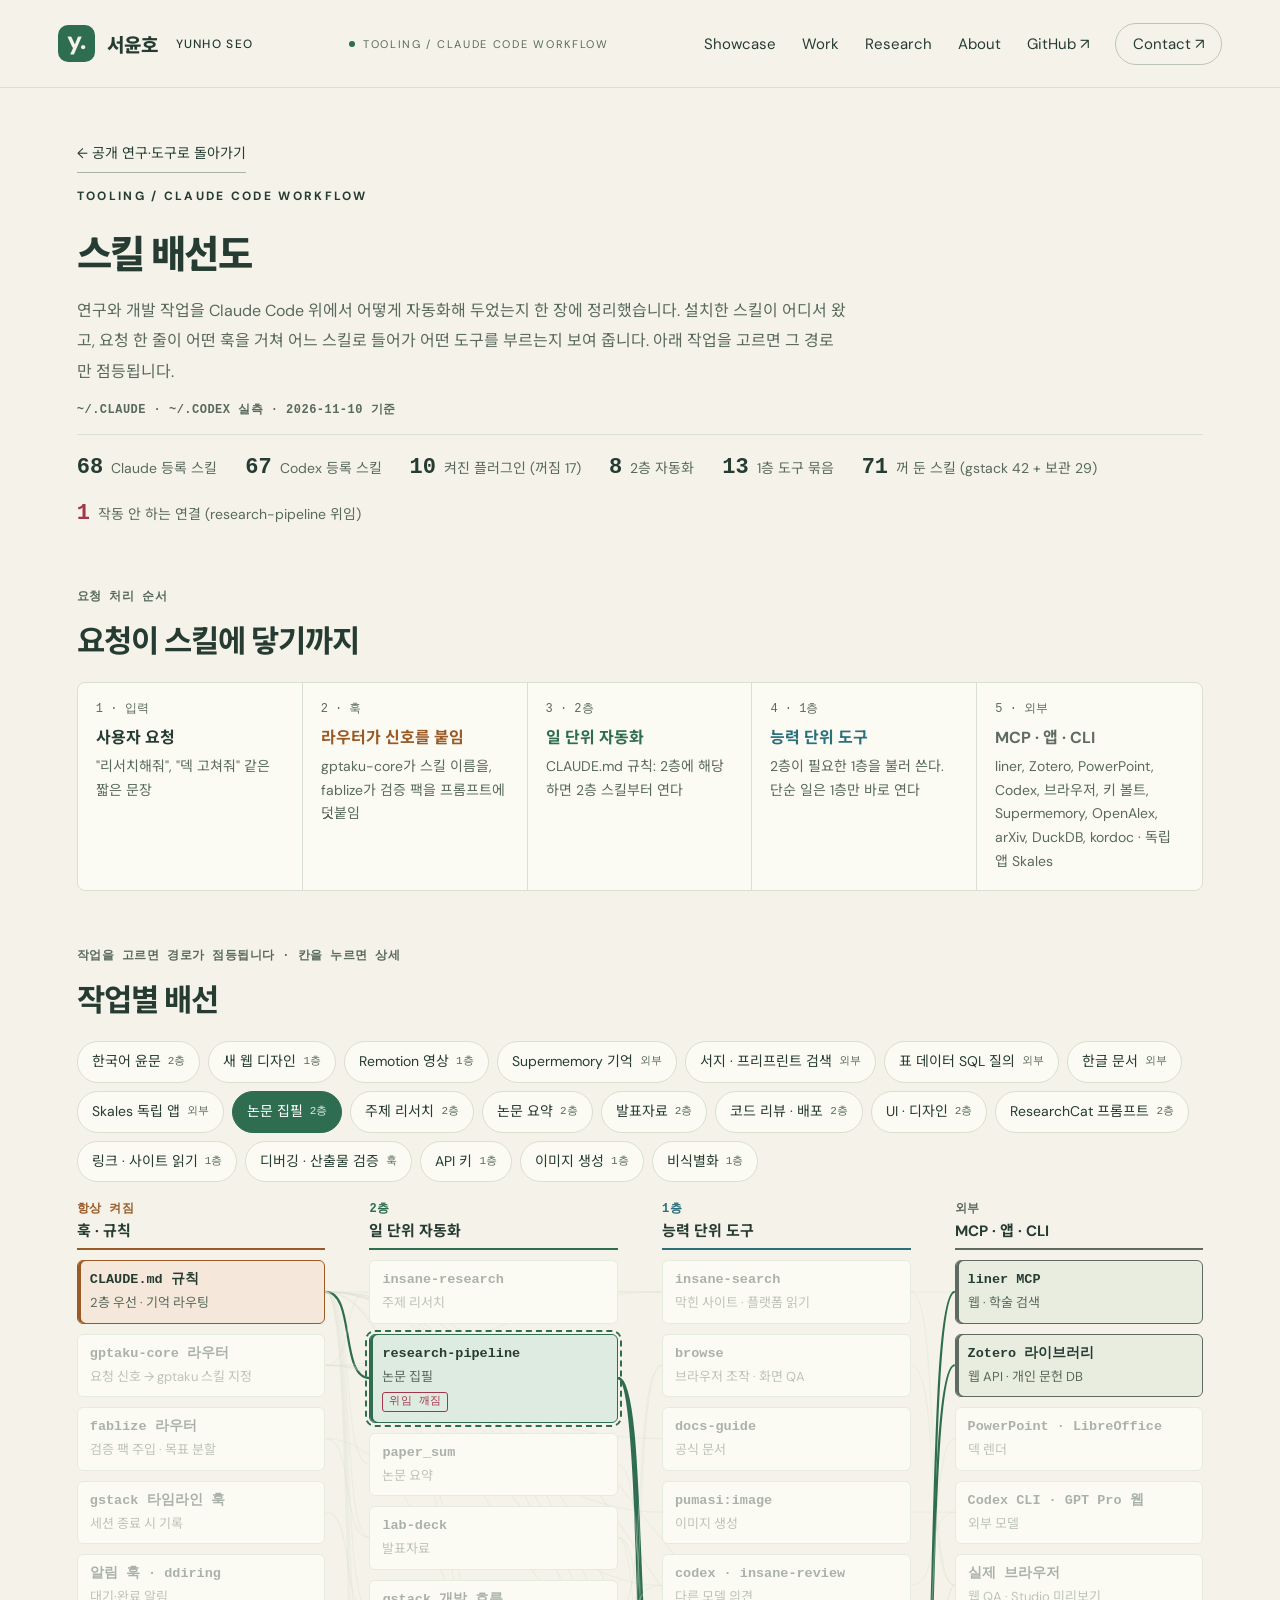
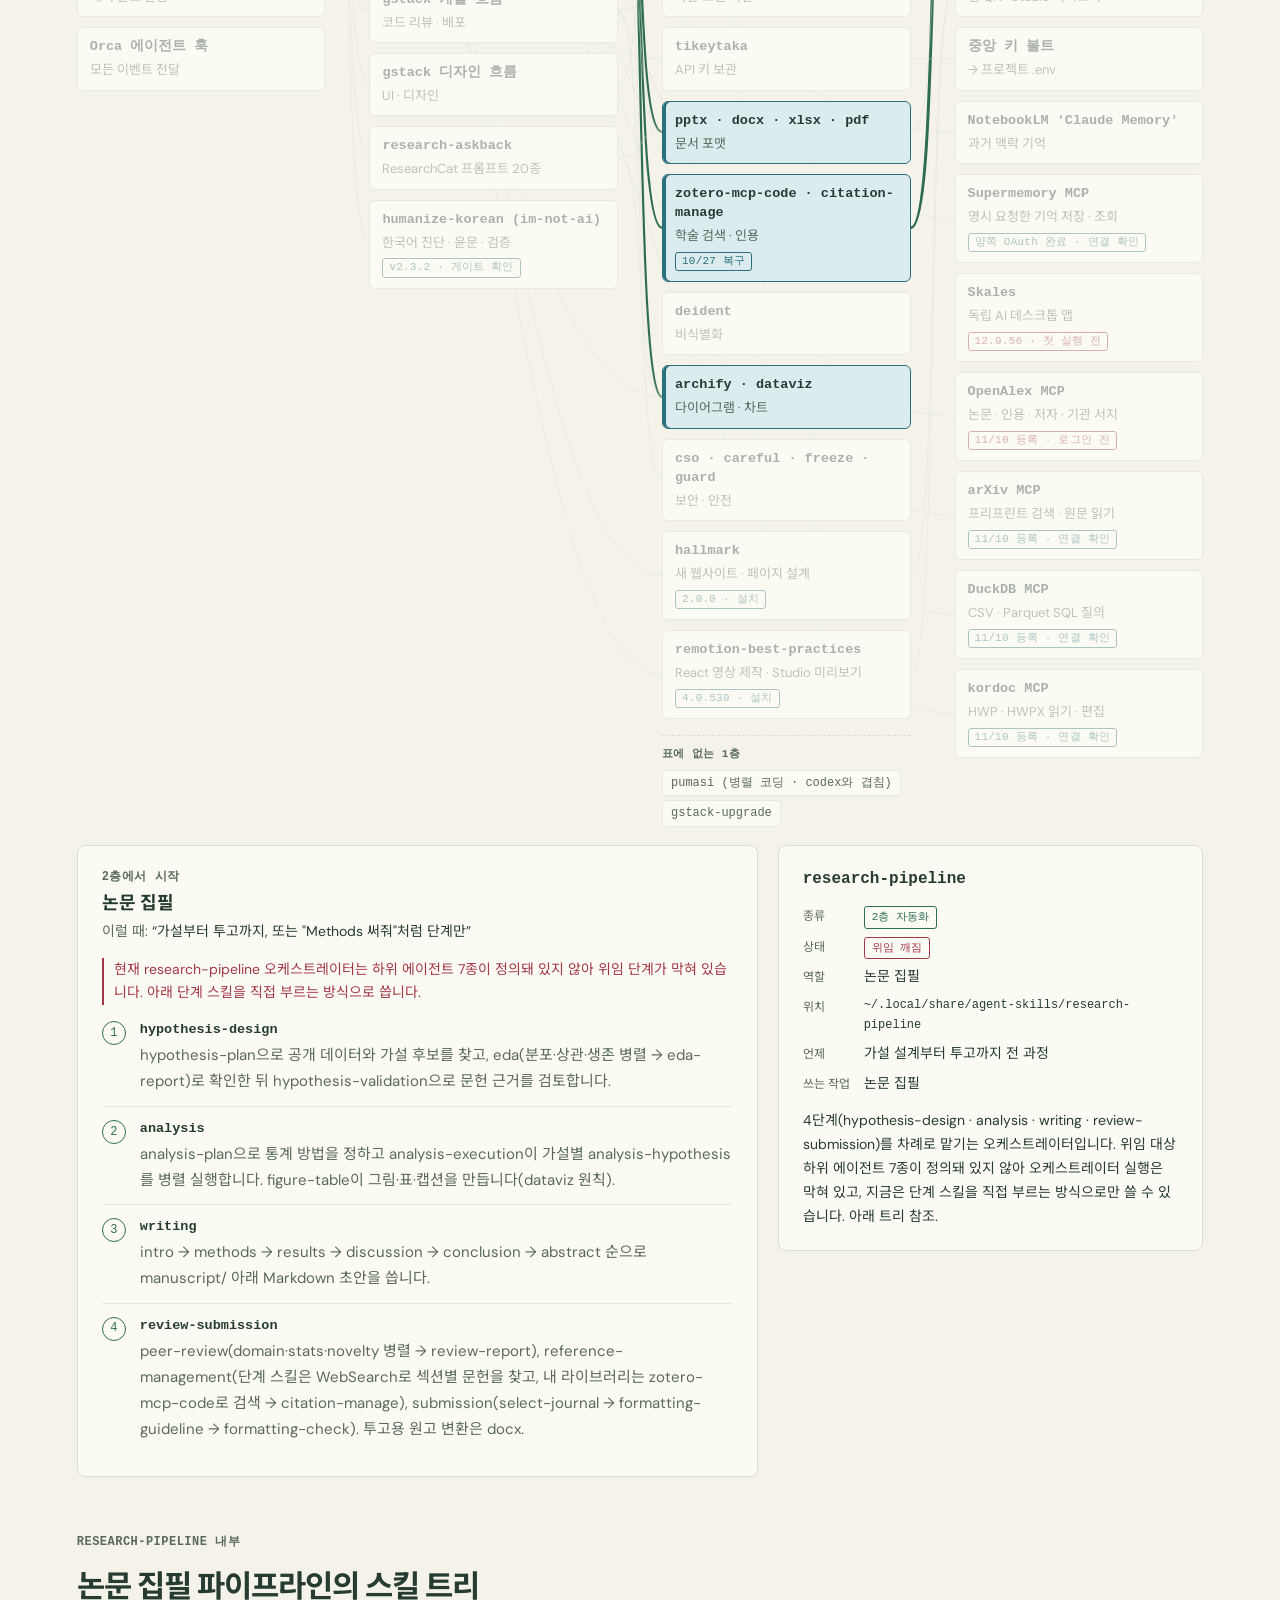
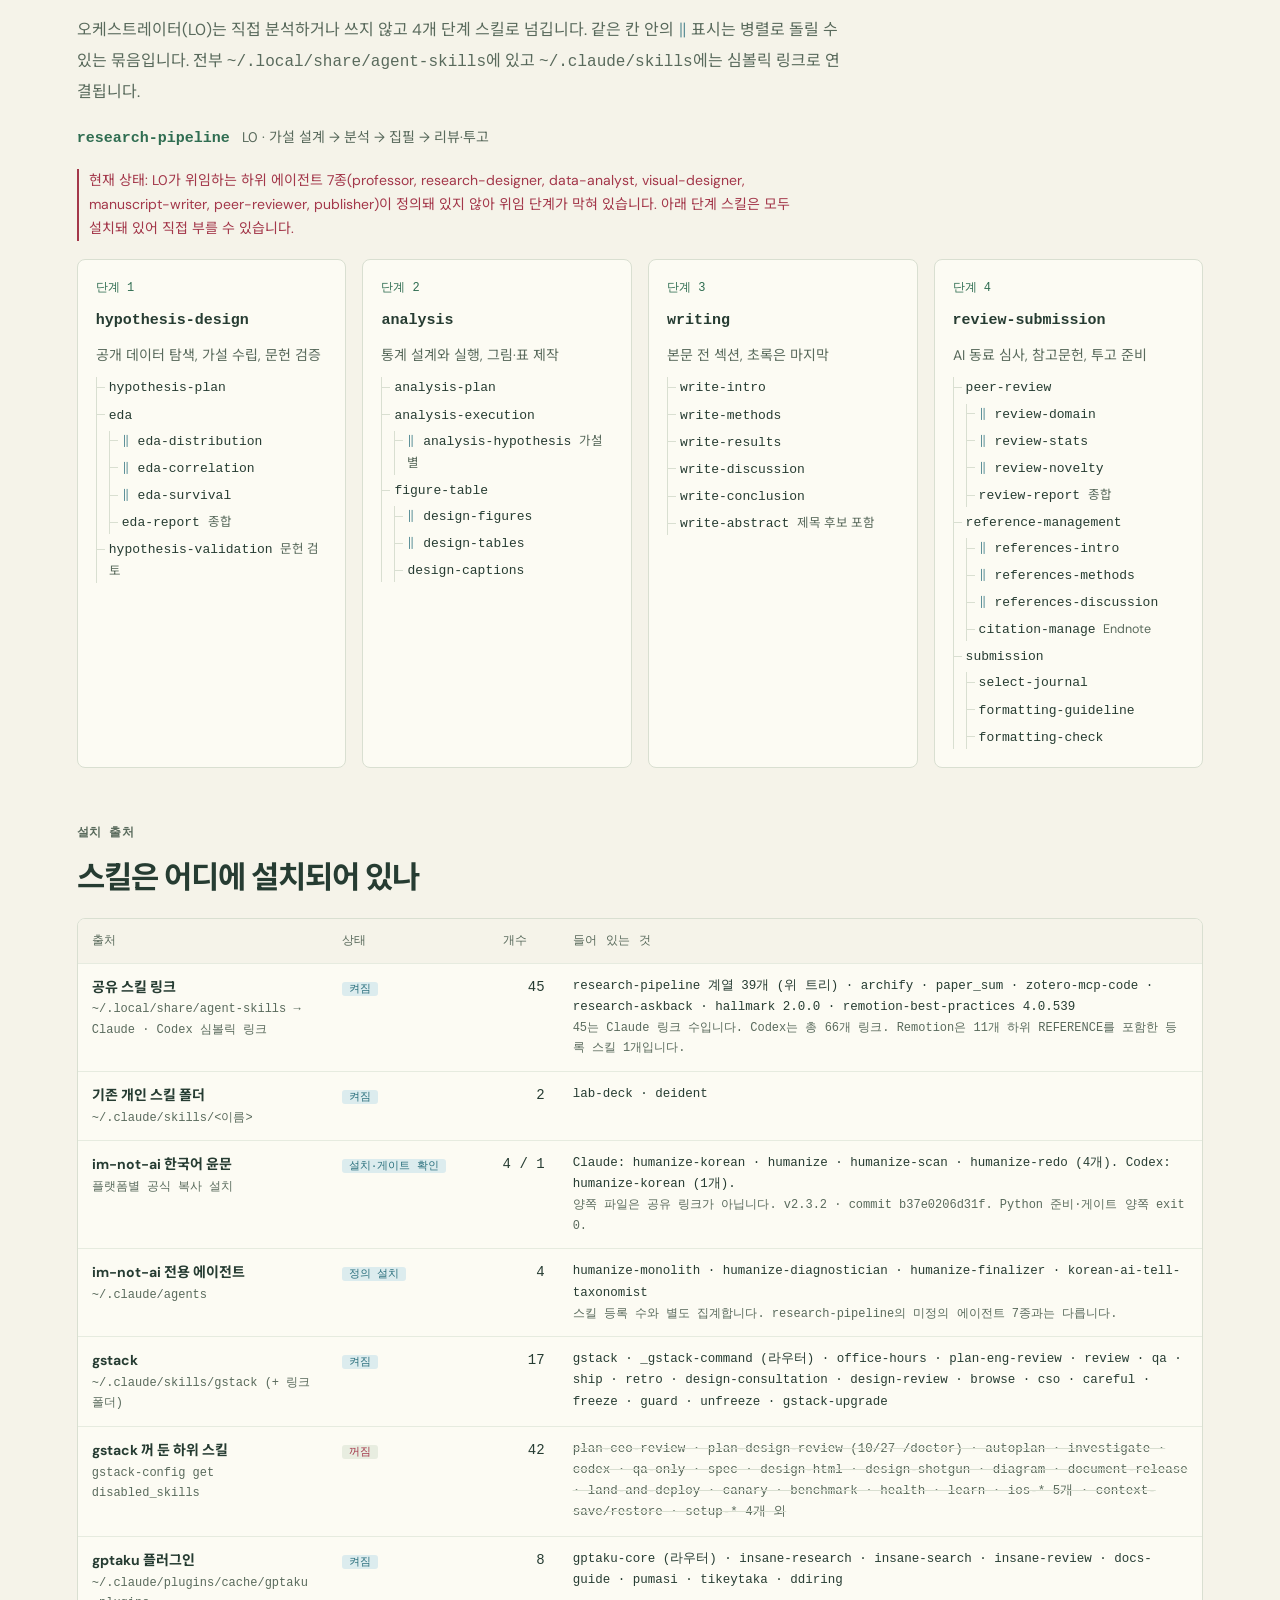
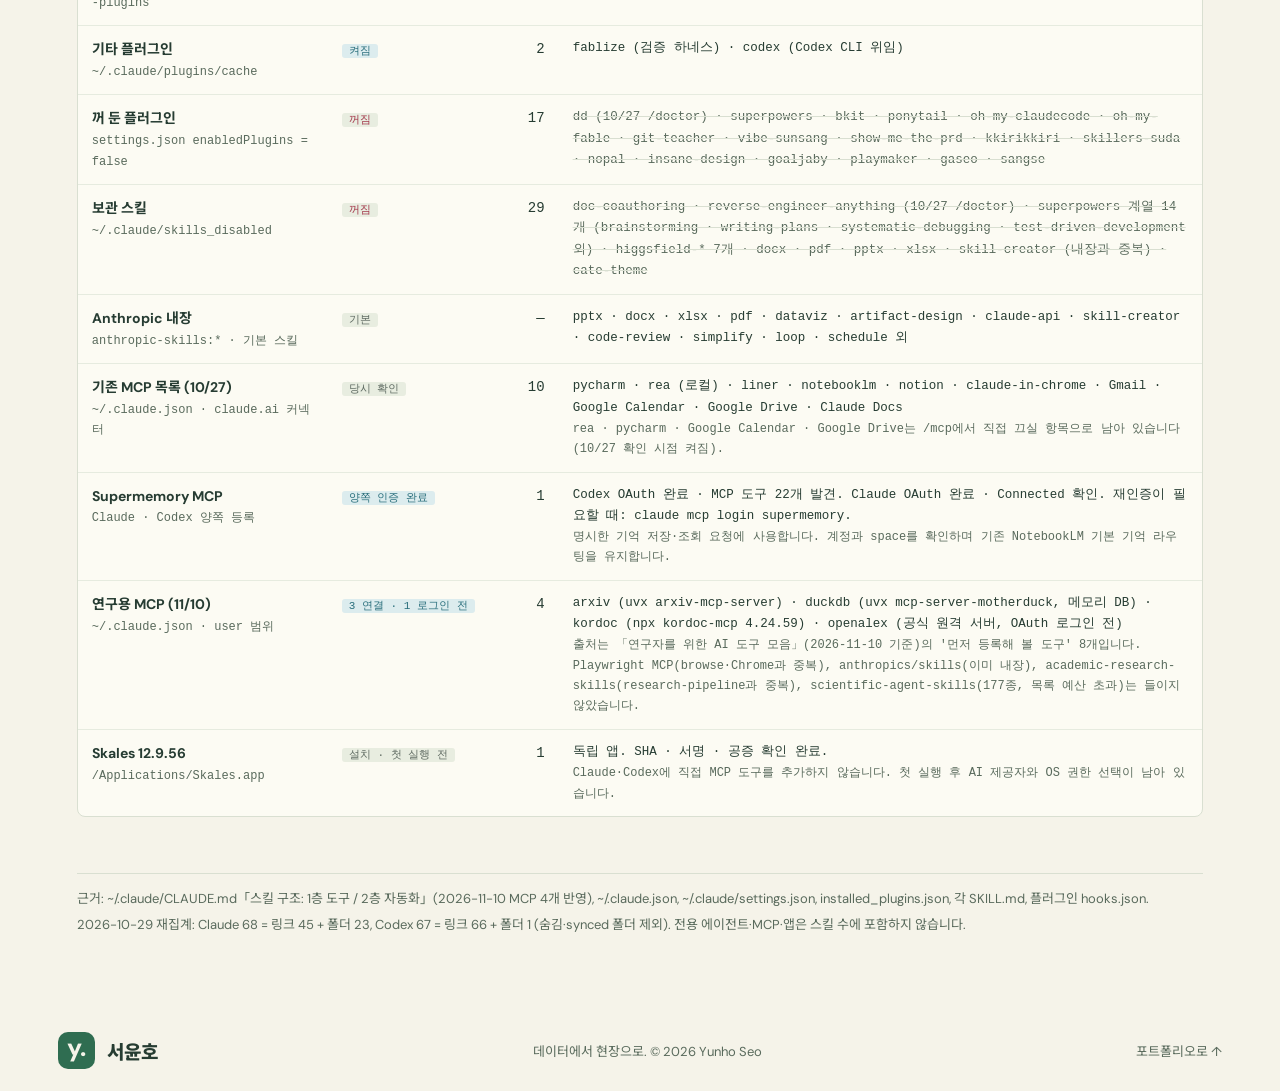
==== commit 2a16431f: "Update skill map with research MCP servers (OpenAlex, arXiv, DuckDB, kordoc)" ====
--- a/skill-map.html
+++ b/skill-map.html
@@ -115,7 +115,7 @@
   <p class="section-kicker">TOOLING / CLAUDE CODE WORKFLOW</p>
   <h1>스킬 배선도</h1>
   <p class="lede">연구와 개발 작업을 Claude Code 위에서 어떻게 자동화해 두었는지 한 장에 정리했습니다. 설치한 스킬이 어디서 왔고, 요청 한 줄이 어떤 훅을 거쳐 어느 스킬로 들어가 어떤 도구를 부르는지 보여 줍니다. 아래 작업을 고르면 그 경로만 점등됩니다.</p>
-  <span class="eyebrow">~/.claude · ~/.codex 실측 · 2026-10-29 기준</span>
+  <span class="eyebrow">~/.claude · ~/.codex 실측 · 2026-11-10 기준</span>
   <div class="stats">
     <div class="stat"><b>68</b><span>Claude 등록 스킬</span></div>
     <div class="stat"><b>67</b><span>Codex 등록 스킬</span></div>
@@ -137,7 +137,7 @@
     <div class="k-h"><span class="n">2 · 훅</span><span class="t">라우터가 신호를 붙임</span><span class="d">gptaku-core가 스킬 이름을, fablize가 검증 팩을 프롬프트에 덧붙임</span></div>
     <div class="k-a"><span class="n">3 · 2층</span><span class="t">일 단위 자동화</span><span class="d">CLAUDE.md 규칙: 2층에 해당하면 2층 스킬부터 연다</span></div>
     <div class="k-t"><span class="n">4 · 1층</span><span class="t">능력 단위 도구</span><span class="d">2층이 필요한 1층을 불러 쓴다. 단순 일은 1층만 바로 연다</span></div>
-    <div class="k-x"><span class="n">5 · 외부</span><span class="t">MCP · 앱 · CLI</span><span class="d">liner, Zotero, PowerPoint, Codex, 브라우저, 키 볼트, Supermemory · 독립 앱 Skales</span></div>
+    <div class="k-x"><span class="n">5 · 외부</span><span class="t">MCP · 앱 · CLI</span><span class="d">liner, Zotero, PowerPoint, Codex, 브라우저, 키 볼트, Supermemory, OpenAlex, arXiv, DuckDB, kordoc · 독립 앱 Skales</span></div>
   </div>
 </section>
 
@@ -326,6 +326,11 @@
           <td><div class="names">Codex OAuth 완료 · MCP 도구 22개 발견. Claude OAuth 완료 · Connected 확인. 재인증이 필요할 때: claude mcp login supermemory.</div><div class="p">명시한 기억 저장·조회 요청에 사용합니다. 계정과 space를 확인하며 기존 NotebookLM 기본 기억 라우팅을 유지합니다.</div></td>
         </tr>
         <tr>
+          <td><b>연구용 MCP (11/10)</b><div class="p">~/.claude.json · user 범위</div></td>
+          <td><span class="st on">3 연결 · 1 로그인 전</span></td><td class="num">4</td>
+          <td><div class="names">arxiv (uvx arxiv-mcp-server) · duckdb (uvx mcp-server-motherduck, 메모리 DB) · kordoc (npx kordoc-mcp 4.24.59) · openalex (공식 원격 서버, OAuth 로그인 전)</div><div class="p">출처는 「연구자를 위한 AI 도구 모음」(2026-11-10 기준)의 '먼저 등록해 볼 도구' 8개입니다. Playwright MCP(browse·Chrome과 중복), anthropics/skills(이미 내장), academic-research-skills(research-pipeline과 중복), scientific-agent-skills(177종, 목록 예산 초과)는 들이지 않았습니다.</div></td>
+        </tr>
+        <tr>
           <td><b>Skales 12.9.56</b><div class="p">/Applications/Skales.app</div></td>
           <td><span class="st ext">설치 · 첫 실행 전</span></td><td class="num">1</td>
           <td><div class="names">독립 앱. SHA · 서명 · 공증 확인 완료.</div><div class="p">Claude·Codex에 직접 MCP 도구를 추가하지 않습니다. 첫 실행 후 AI 제공자와 OS 권한 선택이 남아 있습니다.</div></td>
@@ -336,7 +341,7 @@
 </section>
 
 <div class="sources">
-  <span>근거: ~/.claude/CLAUDE.md「스킬 구조: 1층 도구 / 2층 자동화」(2026-10-29 설치 반영), ~/.claude/settings.json, installed_plugins.json, 각 SKILL.md, 플러그인 hooks.json.</span>
+  <span>근거: ~/.claude/CLAUDE.md「스킬 구조: 1층 도구 / 2층 자동화」(2026-11-10 MCP 4개 반영), ~/.claude.json, ~/.claude/settings.json, installed_plugins.json, 각 SKILL.md, 플러그인 hooks.json.</span>
   <span>2026-10-29 재집계: Claude 68 = 링크 45 + 폴더 23, Codex 67 = 링크 66 + 폴더 1 (숨김·synced 폴더 제외). 전용 에이전트·MCP·앱은 스킬 수에 포함하지 않습니다.</span>
 </div>
 </main>
@@ -385,12 +390,17 @@
     {id:"x_vault", nm:"중앙 키 볼트", role:"→ 프로젝트 .env", src:"tikeytaka", when:"키 전파", desc:"키를 한 곳에 두고 연결된 프로젝트 .env에 sync로 전파합니다."},
     {id:"x_notebooklm", nm:"NotebookLM 'Claude Memory'", role:"과거 맥락 기억", src:"notebooklm MCP", when:"과거 결정이 필요할 때, wrap up", desc:"이전 결정·작업 이력을 질문으로 골라 옵니다. 하루 50 질의 한도. 'wrap up' 하면 세션 요약을 소스로 추가합니다."},
     {"id":"x_supermemory","nm":"Supermemory MCP","role":"명시 요청한 기억 저장 · 조회","ok":"양쪽 OAuth 완료 · 연결 확인","src":"Claude · Codex MCP 등록 · Supermemory OAuth","when":"Supermemory에 저장·조회하라고 명시하고 계정·space를 정했을 때","desc":"Codex는 OAuth를 완료했고 MCP 도구 22개를 발견했습니다. Claude도 OAuth를 완료했고 claude mcp get supermemory에서 Connected를 확인했습니다. 재인증이 필요할 때는 claude mcp login supermemory를 사용합니다. 계정과 space를 확인해 요청한 기억만 저장·조회하며, 과거 맥락의 기본 조회는 기존 NotebookLM Claude Memory 규칙을 유지합니다."},
-    {"id":"x_skales","nm":"Skales","role":"독립 AI 데스크톱 앱","warn":"12.9.56 · 첫 실행 전","src":"/Applications/Skales.app","when":"Skales 앱에서 직접 작업할 때","desc":"SHA·서명·공증을 확인해 설치했습니다. Claude·Codex에 직접 MCP 기능을 추가하는 연결이 아니므로 다른 노드와 자동 호출선이 없습니다. 아직 실행하지 않았으며, 첫 실행에서 AI 제공자와 필요한 OS 권한을 선택해야 합니다."}
+    {"id":"x_skales","nm":"Skales","role":"독립 AI 데스크톱 앱","warn":"12.9.56 · 첫 실행 전","src":"/Applications/Skales.app","when":"Skales 앱에서 직접 작업할 때","desc":"SHA·서명·공증을 확인해 설치했습니다. Claude·Codex에 직접 MCP 기능을 추가하는 연결이 아니므로 다른 노드와 자동 호출선이 없습니다. 아직 실행하지 않았으며, 첫 실행에서 AI 제공자와 필요한 OS 권한을 선택해야 합니다."},
+    {id:"x_openalex", nm:"OpenAlex MCP", role:"논문 · 인용 · 저자 · 기관 서지", warn:"11/10 등록 · 로그인 전", src:"https://mcp.openalex.org/mcp (공식 원격 서버, user 범위)", when:"인용 수·공저·기관별 집계, 서지 검색", desc:"OpenAlex 서지 DB를 설치 없이 주소만 등록해 씁니다. 2026-11-10 등록했고 OAuth 로그인이 남아 있습니다(claude mcp login openalex 또는 /mcp). 내 서재 검색은 zotero-mcp-code, 일반 학술 검색은 liner가 그대로 맡습니다."},
+    {id:"x_arxiv", nm:"arXiv MCP", role:"프리프린트 검색 · 원문 읽기", ok:"11/10 등록 · 연결 확인", src:"uvx arxiv-mcp-server (user 범위)", when:"arXiv 논문 검색, 원문 절 단위 읽기, BibTeX", desc:"arXiv를 검색하고 원문을 절 단위로 읽으며 BibTeX를 만듭니다. 2026-11-10 등록 후 Connected를 확인했습니다. 첫 실행은 패키지를 내려받느라 30초 제한에 걸릴 수 있습니다."},
+    {id:"x_duckdb", nm:"DuckDB MCP", role:"CSV · Parquet SQL 질의", ok:"11/10 등록 · 연결 확인", src:"uvx mcp-server-motherduck --db-path :memory: (user 범위)", when:"큰 표 데이터를 SQL로 집계·확인할 때", desc:"메모리 DuckDB로 CSV·Parquet·DB 파일에 SQL을 실행합니다. 2026-11-10 등록 후 Connected를 확인했습니다. 원본 데이터 폴더는 읽기 전용 규칙을 그대로 지키고, 결과는 파생 경로에 저장합니다."},
+    {id:"x_kordoc", nm:"kordoc MCP", role:"HWP · HWPX 읽기 · 편집", ok:"11/10 등록 · 연결 확인", src:"npx -y -p kordoc kordoc-mcp 4.24.59 (user 범위)", when:"한글 문서를 읽거나 서식을 지켜 고칠 때", desc:"HWP·HWPX·PDF를 Markdown으로 읽고, 서식을 보존해 편집하며, Markdown에서 HWPX를 만듭니다. 2026-11-10 등록 후 Connected를 확인했습니다. 대화형 setup 마법사 대신 MCP 서버를 직접 등록했습니다."}
   ]}
 };
 
 const EDGES = [
   ["h_claudemd","a_humanize"],["h_claudemd","t_hallmark"],["h_claudemd","t_remotion"],["h_claudemd","x_supermemory"],
+  ["h_claudemd","x_openalex"],["h_claudemd","x_arxiv"],["h_claudemd","x_duckdb"],["h_claudemd","x_kordoc"],
   ["t_hallmark","x_browser"],["t_remotion","x_browser"],
   ["h_claudemd","a_research"],["h_claudemd","a_pipeline"],["h_claudemd","a_papersum"],["h_claudemd","a_labdeck"],["h_claudemd","a_gstackflow"],["h_claudemd","a_design"],["h_claudemd","a_askback"],
   ["h_claudemd","x_notebooklm"],
@@ -413,6 +423,9 @@
   {"id":"hallmark","label":"새 웹 디자인","tag":"1층","trig":"새 페이지 제작 또는 Hallmark를 명시한 redesign·audit","nodes":["h_claudemd","t_hallmark","x_browser"],"steps":[["Hallmark","실제 콘텐츠·대상·사용 목적을 확인하고 새 화면의 디자인 방향을 정합니다."],["제작·렌더 검증","정한 체계로 구현하고 브라우저 렌더·sloplint 결과를 확인합니다."],["기존 디자인","일반 수정은 기존 디자인 시스템을 유지합니다. Hallmark 명시 요청일 때만 redesign·audit를 적용합니다."]]},
   {"id":"remotion","label":"Remotion 영상","tag":"1층","trig":"React 영상·자막·지도 제작, MP4 내보내기","nodes":["h_claudemd","t_remotion","x_browser"],"steps":[["라우터","remotion-best-practices에서 작업에 필요한 하위 REFERENCE를 읽습니다."],["프로젝트·미리보기","실제 제작 시 필요한 프로젝트 의존성을 준비하고 Studio를 브라우저에 열어 작업 결과를 확인합니다."],["내보내기","렌더·MP4·내보내기를 명시한 경우에 영상 파일을 생성합니다."]]},
   {"id":"supermemory","label":"Supermemory 기억","tag":"외부","trig":"Supermemory에 이 내용을 저장하거나 기억을 찾아 달라는 명시 요청","nodes":["h_claudemd","x_supermemory"],"steps":[["대상 확인","사용할 계정과 space, 저장·조회할 범위를 확인합니다."],["인증된 클라이언트에서 실행","Codex OAuth 완료·도구 22개 발견, Claude OAuth 완료·Connected 상태를 확인했습니다. 양쪽 클라이언트에서 요청한 기억을 저장·조회할 수 있습니다."],["기본 기억 규칙 유지","일반적인 과거 결정 조회는 NotebookLM Claude Memory를 먼저 확인합니다."]]},
+  {id:"scholar", label:"서지 · 프리프린트 검색", tag:"외부", trig:"인용 수·공저·기관 집계, arXiv 논문 찾기·원문 읽기", note:"OpenAlex는 등록만 된 상태로 OAuth 로그인이 남아 있습니다. arXiv는 연결 확인을 마쳤습니다.", nodes:["h_claudemd","x_openalex","x_arxiv"], steps:[["OpenAlex","논문·저자·기관·인용 관계를 서지 DB에서 조회합니다."],["arXiv","프리프린트를 검색하고 원문을 절 단위로 읽어 BibTeX를 만듭니다."],["기존 경로 유지","내 서재는 zotero-mcp-code, 일반 학술 검색은 liner, 찾은 문헌은 원문과 대조한 뒤 인용합니다."]]},
+  {id:"duckdb", label:"표 데이터 SQL 질의", tag:"외부", trig:"CSV·Parquet를 SQL로 집계하거나 확인할 때", nodes:["h_claudemd","x_duckdb"], steps:[["메모리 DB","파일을 복사하지 않고 DuckDB에서 바로 읽어 SQL을 실행합니다."],["원본 보호","원본 데이터 폴더는 읽기 전용으로 두고 결과는 파생 경로에 저장합니다."]]},
+  {id:"hwp", label:"한글 문서", tag:"외부", trig:"HWP·HWPX를 읽거나 고칠 때", nodes:["h_claudemd","x_kordoc"], steps:[["읽기","HWP·HWPX·PDF를 Markdown으로 변환해 내용을 확인합니다."],["편집·작성","서식을 보존한 채 고치거나 Markdown에서 HWPX를 만듭니다."]]},
   {"id":"skales","label":"Skales 독립 앱","tag":"외부","trig":"Skales 앱에서 작업을 시작할 때","note":"설치 검증 완료. 아직 앱을 실행하지 않아 AI 제공자·OS 권한 설정이 남아 있습니다.","nodes":["x_skales"],"steps":[["직접 실행","/Applications/Skales.app을 실행합니다. Claude·Codex의 MCP 자동 호출선은 없습니다."],["초기 설정","앱에서 AI 제공자와 계정을 정하고 작업에 필요한 OS 권한을 선택합니다."]]},
   {id:"paper", label:"논문 집필", tag:"2층", note:"현재 research-pipeline 오케스트레이터는 하위 에이전트 7종이 정의돼 있지 않아 위임 단계가 막혀 있습니다. 아래 단계 스킬을 직접 부르는 방식으로 씁니다.", trig:"가설부터 투고까지, 또는 \"Methods 써줘\"처럼 단계만", nodes:["h_claudemd","a_pipeline","t_zotero","t_office","t_viz","x_zotero","x_liner"], steps:[
     ["hypothesis-design","hypothesis-plan으로 공개 데이터와 가설 후보를 찾고, eda(분포·상관·생존 병렬 → eda-report)로 확인한 뒤 hypothesis-validation으로 문헌 근거를 검토합니다."],
